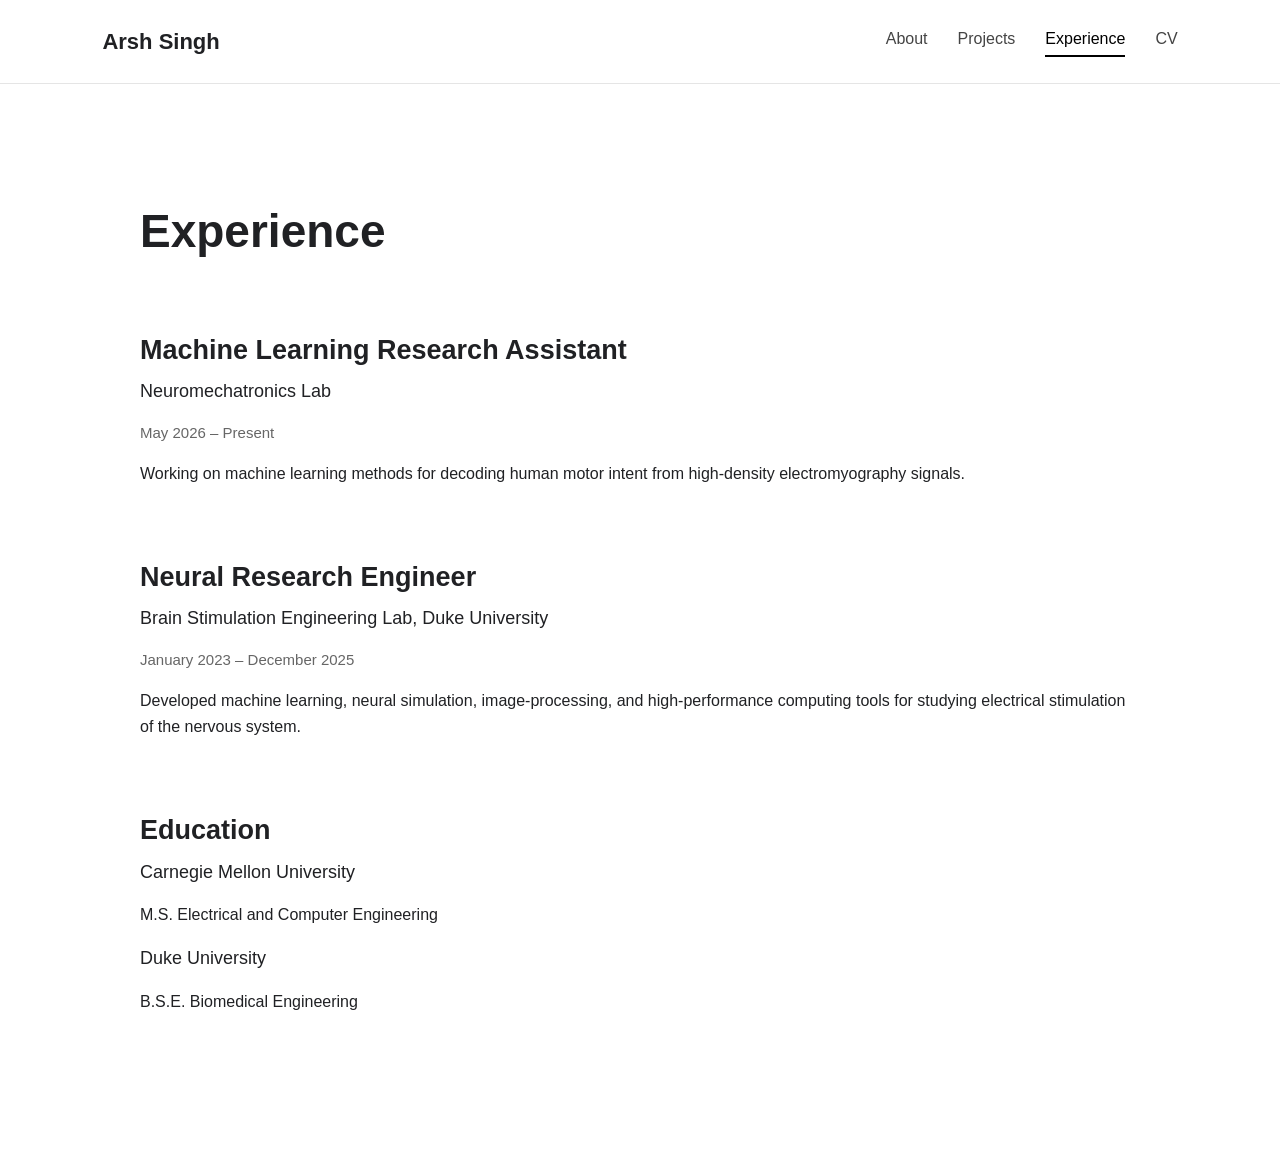
==== experience.html @ d38cb2e3 "Templates for website." ====
<!DOCTYPE html>
<html lang="en">

<head>
    <meta charset="UTF-8">
    <meta name="viewport" content="width=device-width, initial-scale=1.0">

    <title>Arsh Singh | Experience</title>

    <link rel="stylesheet" href="style.css">
</head>

<body>

    <nav class="navbar">

        <div class="nav-name">
            <a href="index.html">Arsh Singh</a>
        </div>

        <div class="nav-links">
            <a href="index.html">About</a>
            <a href="projects.html">Projects</a>
            <a class="active" href="experience.html">Experience</a>
            <a href="cv.pdf" target="_blank">CV</a>
        </div>

    </nav>


    <main class="page-container">

        <h1 class="page-title">Experience</h1>


        <section class="experience-item">

            <h2>Machine Learning Research Assistant</h2>

            <h3>Neuromechatronics Lab</h3>

            <p class="date">
                May 2026 – Present
            </p>

            <p>
                Working on machine learning methods for decoding human motor intent
                from high-density electromyography signals.
            </p>

        </section>


        <section class="experience-item">

            <h2>Neural Research Engineer</h2>

            <h3>Brain Stimulation Engineering Lab, Duke University</h3>

            <p class="date">
                January 2023 – December 2025
            </p>

            <p>
                Developed machine learning, neural simulation, image-processing,
                and high-performance computing tools for studying electrical
                stimulation of the nervous system.
            </p>

        </section>


        <section class="experience-item">

            <h2>Education</h2>

            <h3>Carnegie Mellon University</h3>

            <p>
                M.S. Electrical and Computer Engineering
            </p>

            <h3>Duke University</h3>

            <p>
                B.S.E. Biomedical Engineering
            </p>

        </section>

    </main>

</body>

</html>
---- style.css ----
* {
    box-sizing: border-box;
}

html {
    scroll-behavior: smooth;
}

body {
    margin: 0;
    font-family: Arial, Helvetica, sans-serif;
    background-color: #ffffff;
    color: #202124;
    line-height: 1.6;
}


/* Navigation */

.navbar {
    display: flex;
    justify-content: space-between;
    align-items: center;

    padding: 24px 8%;

    border-bottom: 1px solid #e5e5e5;
    background-color: white;
}

.nav-name a {
    color: #202124;
    text-decoration: none;
    font-size: 22px;
    font-weight: 700;
}

.nav-links {
    display: flex;
    gap: 30px;
}

.nav-links a {
    color: #444;
    text-decoration: none;
    font-size: 16px;
    padding-bottom: 4px;
}

.nav-links a:hover {
    color: #000;
}

.nav-links a.active {
    color: #000;
    border-bottom: 2px solid #000;
}


/* Main page layout */

.page-container {
    width: 84%;
    max-width: 1000px;

    margin: 0 auto;
    padding: 80px 0;
}

.page-title {
    font-size: 46px;
    margin-bottom: 60px;
}


/* About */

.hero {
    max-width: 750px;
    padding-top: 60px;
}

.hero h1 {
    font-size: 52px;
    margin-bottom: 30px;
    line-height: 1.2;
}

.intro {
    font-size: 22px;
}


/* Projects */

.project {
    margin-bottom: 70px;
}

.project h2 {
    font-size: 28px;
    margin-bottom: 5px;
}

.project-tech {
    color: #666;
    font-size: 15px;
    margin-top: 0;
}


/* Experience */

.experience-item {
    margin-bottom: 70px;
}

.experience-item h2 {
    font-size: 27px;
    margin-bottom: 5px;
}

.experience-item h3 {
    font-size: 18px;
    margin-top: 0;
    margin-bottom: 5px;
    font-weight: 500;
}

.date {
    color: #666;
    font-size: 15px;
}


/* Mobile */

@media (max-width: 700px) {

    .navbar {
        flex-direction: column;
        align-items: flex-start;
        gap: 15px;
    }

    .nav-links {
        gap: 15px;
        flex-wrap: wrap;
    }

    .page-container {
        width: 88%;
        padding-top: 50px;
    }

    .hero h1 {
        font-size: 40px;
    }

    .page-title {
        font-size: 38px;
    }
}
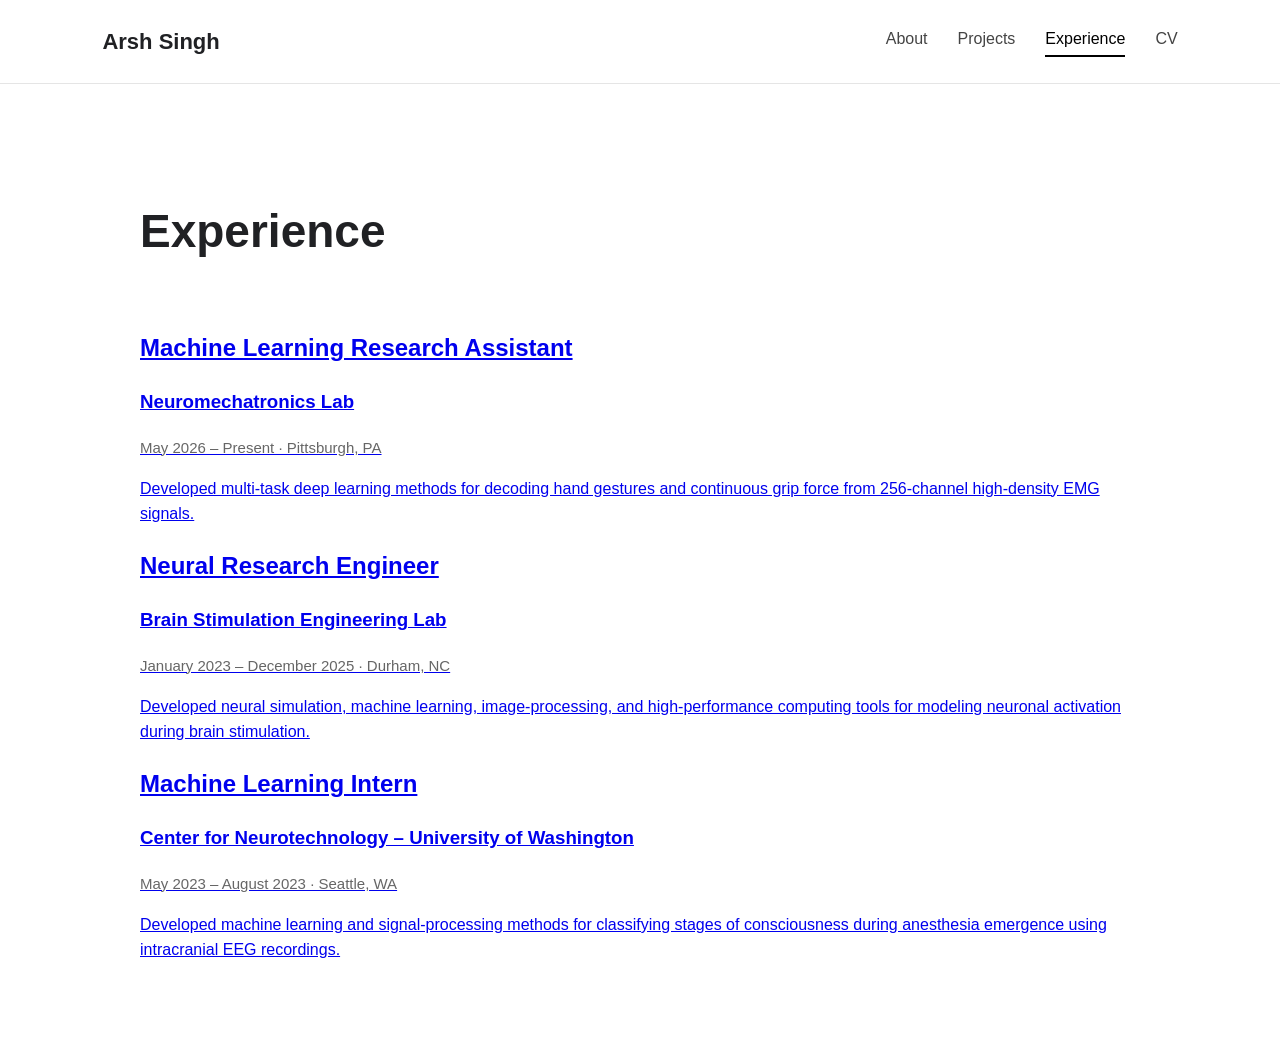
==== commit 6a633efa: "Added projects and experiences subpages." ====
--- a/experience.html
+++ b/experience.html
@@ -33,58 +33,77 @@
         <h1 class="page-title">Experience</h1>
 
 
-        <section class="experience-item">
+        <!-- Neuromechatronics Lab -->
 
-            <h2>Machine Learning Research Assistant</h2>
+        <section class="experience-card">
 
-            <h3>Neuromechatronics Lab</h3>
+            <a href="experience/nml.html" class="card-link">
 
-            <p class="date">
-                May 2026 – Present
-            </p>
+                <h2>Machine Learning Research Assistant</h2>
 
-            <p>
-                Working on machine learning methods for decoding human motor intent
-                from high-density electromyography signals.
-            </p>
+                <h3>Neuromechatronics Lab</h3>
+
+                <p class="date">
+                    May 2026 – Present · Pittsburgh, PA
+                </p>
+
+                <p>
+                    Developed multi-task deep learning methods for decoding
+                    hand gestures and continuous grip force from 256-channel
+                    high-density EMG signals.
+                </p>
+
+            </a>
 
         </section>
 
 
-        <section class="experience-item">
+        <!-- Brain Stimulation Engineering Lab -->
 
-            <h2>Neural Research Engineer</h2>
+        <section class="experience-card">
 
-            <h3>Brain Stimulation Engineering Lab, Duke University</h3>
+            <a href="experience/bsel.html" class="card-link">
 
-            <p class="date">
-                January 2023 – December 2025
-            </p>
+                <h2>Neural Research Engineer</h2>
 
-            <p>
-                Developed machine learning, neural simulation, image-processing,
-                and high-performance computing tools for studying electrical
-                stimulation of the nervous system.
-            </p>
+                <h3>Brain Stimulation Engineering Lab</h3>
+
+                <p class="date">
+                    January 2023 – December 2025 · Durham, NC
+                </p>
+
+                <p>
+                    Developed neural simulation, machine learning, image-processing,
+                    and high-performance computing tools for modeling neuronal
+                    activation during brain stimulation.
+                </p>
+
+            </a>
 
         </section>
 
 
-        <section class="experience-item">
+        <!-- Center for Neurotechnology -->
 
-            <h2>Education</h2>
+        <section class="experience-card">
 
-            <h3>Carnegie Mellon University</h3>
+            <a href="experience/cnt-uw.html" class="card-link">
 
-            <p>
-                M.S. Electrical and Computer Engineering
-            </p>
+                <h2>Machine Learning Intern</h2>
 
-            <h3>Duke University</h3>
+                <h3>Center for Neurotechnology – University of Washington</h3>
 
-            <p>
-                B.S.E. Biomedical Engineering
-            </p>
+                <p class="date">
+                    May 2023 – August 2023 · Seattle, WA
+                </p>
+
+                <p>
+                    Developed machine learning and signal-processing methods
+                    for classifying stages of consciousness during anesthesia
+                    emergence using intracranial EEG recordings.
+                </p>
+
+            </a>
 
         </section>
 
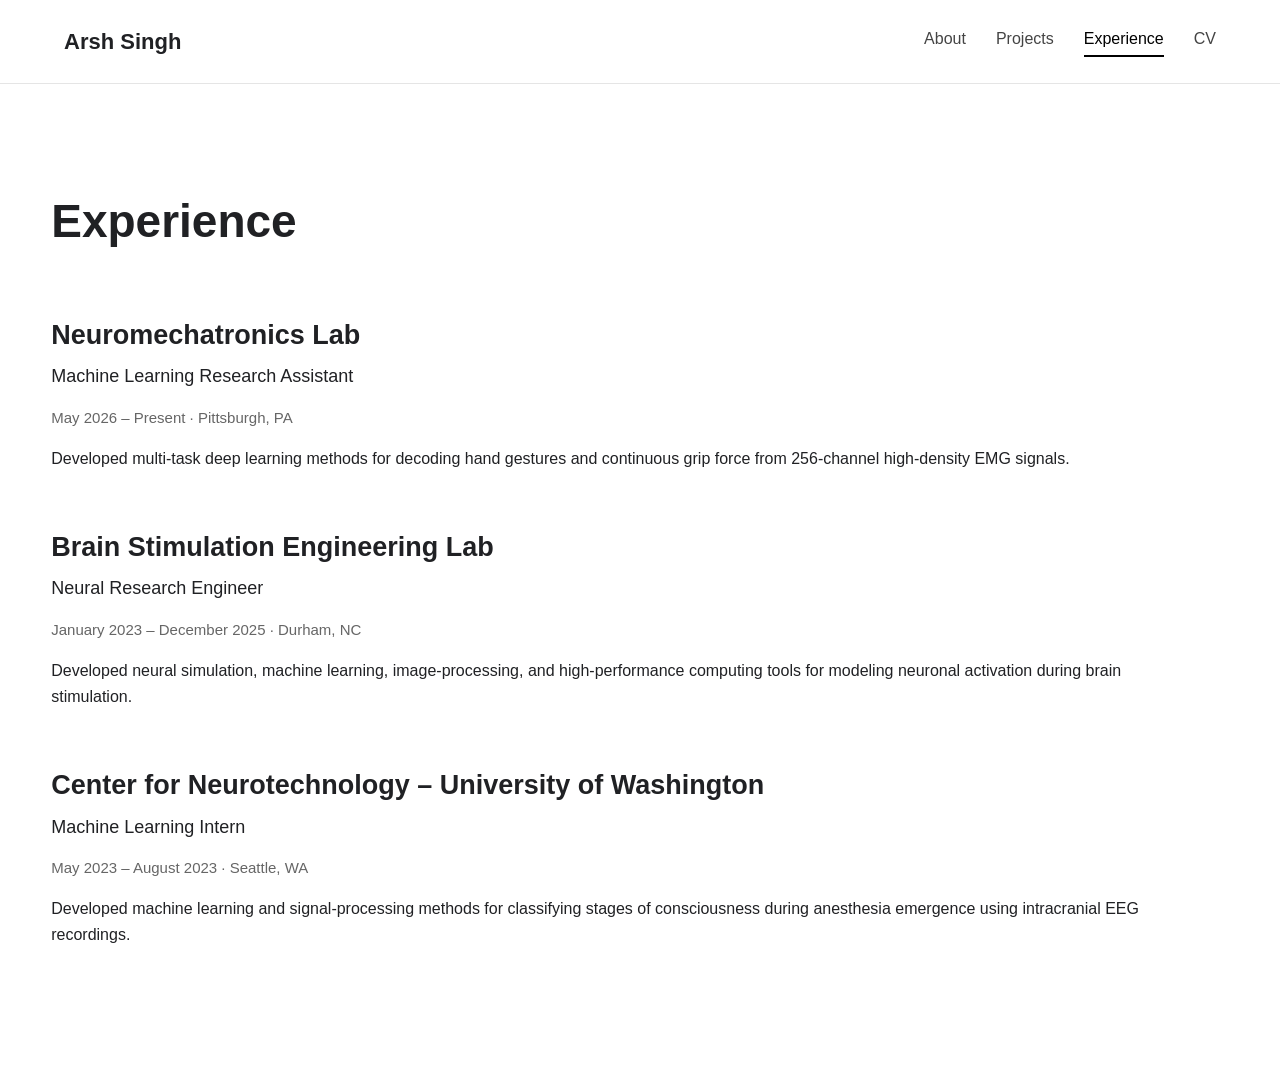
==== commit a2bfeb84: "Fixing hyperlinks, margins." ====
--- a/experience.html
+++ b/experience.html
@@ -35,75 +35,75 @@
 
         <!-- Neuromechatronics Lab -->
 
-        <section class="experience-card">
+        <section class="experience-item">
 
-            <a href="experience/nml.html" class="card-link">
+            <h2>
+                <a href="experience/nml.html" class="experience-title-link">
+                    Neuromechatronics Lab
+                </a>
+            </h2>
 
-                <h2>Machine Learning Research Assistant</h2>
+            <h3>Machine Learning Research Assistant</h3>
 
-                <h3>Neuromechatronics Lab</h3>
+            <p class="date">
+                May 2026 – Present · Pittsburgh, PA
+            </p>
 
-                <p class="date">
-                    May 2026 – Present · Pittsburgh, PA
-                </p>
-
-                <p>
-                    Developed multi-task deep learning methods for decoding
-                    hand gestures and continuous grip force from 256-channel
-                    high-density EMG signals.
-                </p>
-
-            </a>
+            <p>
+                Developed multi-task deep learning methods for decoding
+                hand gestures and continuous grip force from 256-channel
+                high-density EMG signals.
+            </p>
 
         </section>
 
 
         <!-- Brain Stimulation Engineering Lab -->
 
-        <section class="experience-card">
+        <section class="experience-item">
 
-            <a href="experience/bsel.html" class="card-link">
+            <h2>
+                <a href="experience/bsel.html" class="experience-title-link">
+                    Brain Stimulation Engineering Lab
+                </a>
+            </h2>
 
-                <h2>Neural Research Engineer</h2>
+            <h3>Neural Research Engineer</h3>
 
-                <h3>Brain Stimulation Engineering Lab</h3>
+            <p class="date">
+                January 2023 – December 2025 · Durham, NC
+            </p>
 
-                <p class="date">
-                    January 2023 – December 2025 · Durham, NC
-                </p>
-
-                <p>
-                    Developed neural simulation, machine learning, image-processing,
-                    and high-performance computing tools for modeling neuronal
-                    activation during brain stimulation.
-                </p>
-
-            </a>
+            <p>
+                Developed neural simulation, machine learning, image-processing,
+                and high-performance computing tools for modeling neuronal
+                activation during brain stimulation.
+            </p>
 
         </section>
 
 
         <!-- Center for Neurotechnology -->
 
-        <section class="experience-card">
+        <section class="experience-item">
 
-            <a href="experience/cnt-uw.html" class="card-link">
+            <h2>
+                <a href="experience/cnt-uw.html" class="experience-title-link">
+                    Center for Neurotechnology – University of Washington
+                </a>
+            </h2>
 
-                <h2>Machine Learning Intern</h2>
+            <h3>Machine Learning Intern</h3>
 
-                <h3>Center for Neurotechnology – University of Washington</h3>
+            <p class="date">
+                May 2023 – August 2023 · Seattle, WA
+            </p>
 
-                <p class="date">
-                    May 2023 – August 2023 · Seattle, WA
-                </p>
-
-                <p>
-                    Developed machine learning and signal-processing methods
-                    for classifying stages of consciousness during anesthesia
-                    emergence using intracranial EEG recordings.
-                </p>
-
-            </a>
+            <p>
+                Developed machine learning and signal-processing methods
+                for classifying stages of consciousness during anesthesia
+                emergence using intracranial EEG recordings.
+            </p>
 
         </section>
 
--- a/style.css
+++ b/style.css
@@ -22,7 +22,7 @@
     justify-content: space-between;
     align-items: center;
 
-    padding: 24px 8%;
+    padding: 24px 5%;
 
     border-bottom: 1px solid #e5e5e5;
     background-color: white;
@@ -60,24 +60,24 @@
 /* Main page layout */
 
 .page-container {
-    width: 84%;
-    max-width: 1000px;
+    width: 92%;
+    max-width: 1400px;
 
     margin: 0 auto;
-    padding: 80px 0;
+    padding: 70px 0;
 }
 
 .page-title {
     font-size: 46px;
-    margin-bottom: 60px;
+    margin-bottom: 55px;
 }
 
 
 /* About */
 
 .hero {
-    max-width: 750px;
-    padding-top: 60px;
+    max-width: 1100px;
+    padding-top: 40px;
 }
 
 .hero h1 {
@@ -91,15 +91,57 @@
 }
 
 
+/* Education */
+
+.education-section {
+    margin-top: 80px;
+    padding-bottom: 60px;
+    max-width: 1100px;
+}
+
+.education-section h1 {
+    font-size: 40px;
+    margin-bottom: 40px;
+}
+
+.education-item {
+    margin-bottom: 35px;
+}
+
+.education-item h2 {
+    font-size: 24px;
+    margin-bottom: 5px;
+}
+
+.education-degree {
+    font-size: 18px;
+    margin: 0;
+}
+
+.education-item .date {
+    margin-top: 5px;
+}
+
+
 /* Projects */
 
-.project {
-    margin-bottom: 70px;
-}
-
-.project h2 {
+.project-item {
+    max-width: 1150px;
+    margin-bottom: 55px;
+}
+
+.project-item h2 {
     font-size: 28px;
     margin-bottom: 5px;
+}
+
+.project-title-link {
+    color: inherit;
+    text-decoration: none;
+}
+
+.project-title-link:hover {
+    text-decoration: underline;
 }
 
 .project-tech {
@@ -112,7 +154,8 @@
 /* Experience */
 
 .experience-item {
-    margin-bottom: 70px;
+    max-width: 1150px;
+    margin-bottom: 55px;
 }
 
 .experience-item h2 {
@@ -127,9 +170,46 @@
     font-weight: 500;
 }
 
+.experience-title-link {
+    color: inherit;
+    text-decoration: none;
+}
+
+.experience-title-link:hover {
+    text-decoration: underline;
+}
+
+
+/* Dates */
+
 .date {
     color: #666;
     font-size: 15px;
+}
+
+
+/* Detailed project / experience pages */
+
+.back-link {
+    display: inline-block;
+    margin-bottom: 30px;
+
+    color: #666;
+    text-decoration: none;
+}
+
+.back-link:hover {
+    color: #000;
+}
+
+.detail-section {
+    max-width: 1150px;
+    margin-bottom: 50px;
+}
+
+.detail-section h2 {
+    font-size: 26px;
+    margin-bottom: 15px;
 }
 
 
@@ -141,6 +221,8 @@
         flex-direction: column;
         align-items: flex-start;
         gap: 15px;
+
+        padding: 20px 6%;
     }
 
     .nav-links {
@@ -153,6 +235,10 @@
         padding-top: 50px;
     }
 
+    .hero {
+        padding-top: 20px;
+    }
+
     .hero h1 {
         font-size: 40px;
     }
@@ -160,4 +246,8 @@
     .page-title {
         font-size: 38px;
     }
+
+    .education-section h1 {
+        font-size: 34px;
+    }
 }
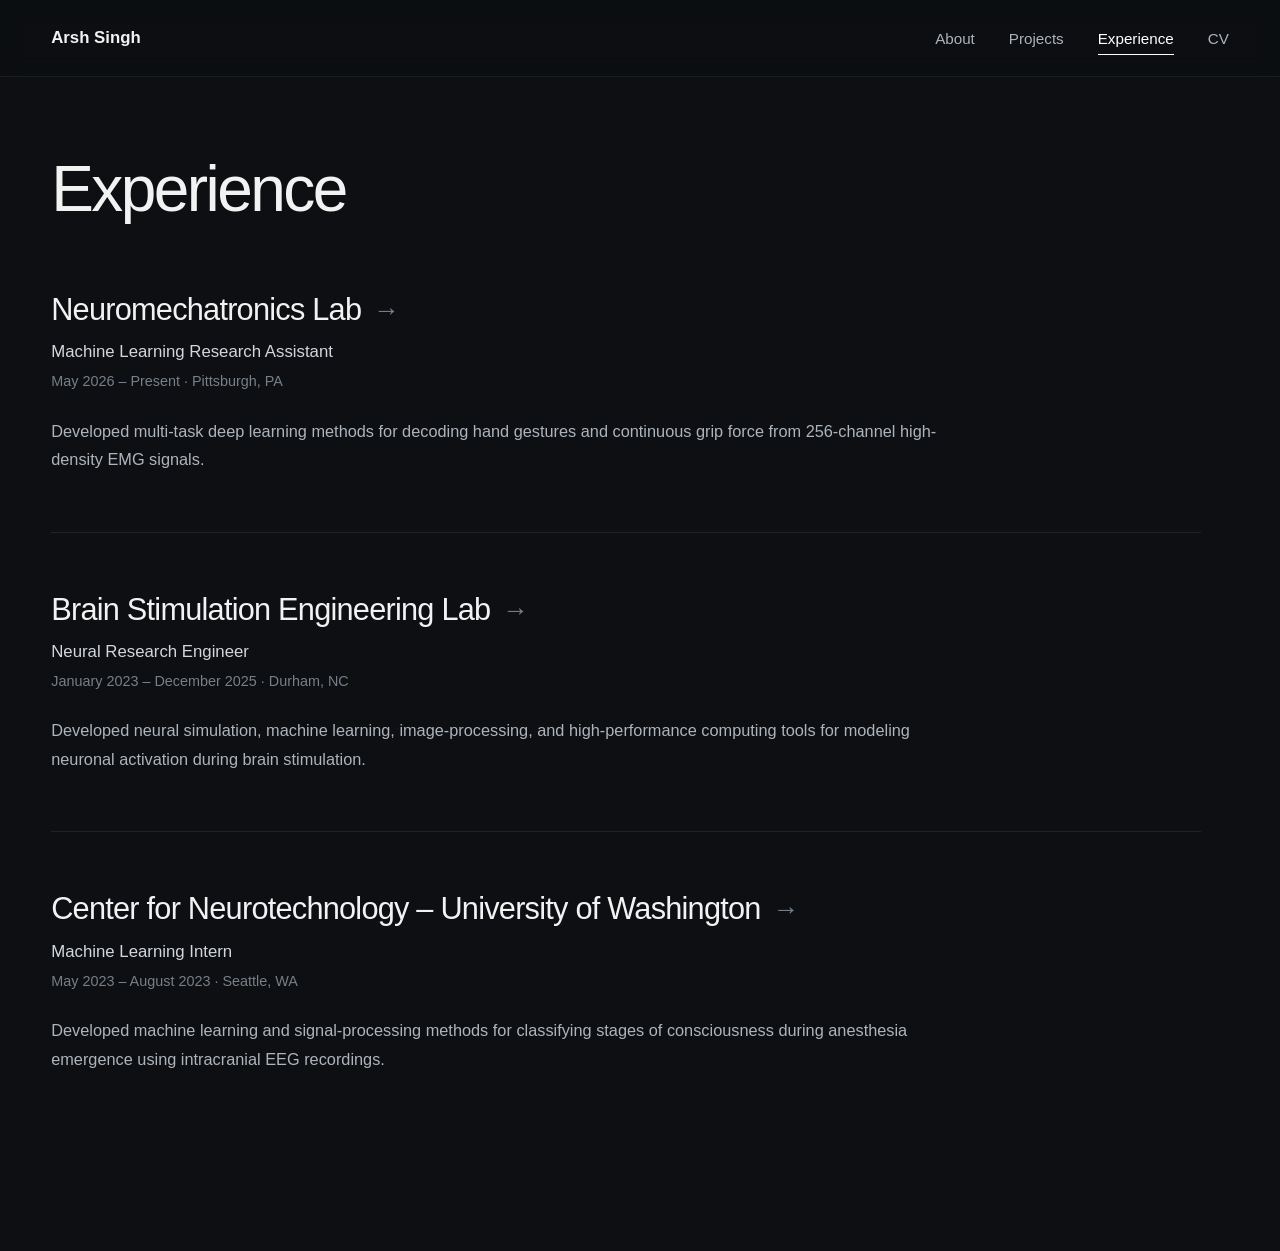
==== commit a0af1d8e: "Working on experiences page." ====
--- a/experience.html
+++ b/experience.html
@@ -39,7 +39,8 @@
 
             <h2>
                 <a href="experience/nml.html" class="experience-title-link">
-                    Neuromechatronics Lab
+                    <span>Neuromechatronics Lab</span>
+                    <span class="experience-arrow">→</span>
                 </a>
             </h2>
 
@@ -64,7 +65,8 @@
 
             <h2>
                 <a href="experience/bsel.html" class="experience-title-link">
-                    Brain Stimulation Engineering Lab
+                    <span>Brain Stimulation Engineering Lab</span>
+                    <span class="experience-arrow">→</span>
                 </a>
             </h2>
 
@@ -89,7 +91,8 @@
 
             <h2>
                 <a href="experience/cnt-uw.html" class="experience-title-link">
-                    Center for Neurotechnology – University of Washington
+                    <span>Center for Neurotechnology – University of Washington</span>
+                    <span class="experience-arrow">→</span>
                 </a>
             </h2>
 
--- a/style.css
+++ b/style.css
@@ -1,3 +1,7 @@
+/* =========================================================
+   GLOBAL
+   ========================================================= */
+
 * {
     box-sizing: border-box;
 }
@@ -8,246 +12,666 @@
 
 body {
     margin: 0;
-    font-family: Arial, Helvetica, sans-serif;
-    background-color: #ffffff;
-    color: #202124;
-    line-height: 1.6;
-}
-
-
-/* Navigation */
+
+    font-family:
+        -apple-system,
+        BlinkMacSystemFont,
+        "Segoe UI",
+        Roboto,
+        Helvetica,
+        Arial,
+        sans-serif;
+
+    background: #0d0f12;
+    color: #f2f2f2;
+}
+
+a {
+    color: inherit;
+}
+
+
+/* =========================================================
+   NAVBAR
+   ========================================================= */
 
 .navbar {
+    width: 100%;
+
+    padding: 28px 4%;
+
     display: flex;
     justify-content: space-between;
     align-items: center;
 
-    padding: 24px 5%;
-
-    border-bottom: 1px solid #e5e5e5;
-    background-color: white;
-}
+    position: sticky;
+    top: 0;
+    z-index: 1000;
+
+    background: rgba(13, 15, 18, 0.92);
+    backdrop-filter: blur(12px);
+    -webkit-backdrop-filter: blur(12px);
+
+    border-bottom: 1px solid rgba(255, 255, 255, 0.06);
+}
+
 
 .nav-name a {
-    color: #202124;
+    font-size: 1.05rem;
+    font-weight: 600;
+
     text-decoration: none;
-    font-size: 22px;
-    font-weight: 700;
-}
+}
+
 
 .nav-links {
     display: flex;
-    gap: 30px;
-}
+    align-items: center;
+    gap: 34px;
+}
+
 
 .nav-links a {
-    color: #444;
+    position: relative;
+
+    color: #aeb4bc;
+
+    font-size: 0.95rem;
+    font-weight: 400;
+
     text-decoration: none;
-    font-size: 16px;
-    padding-bottom: 4px;
-}
+
+    transition: color 0.2s ease;
+}
+
 
 .nav-links a:hover {
-    color: #000;
-}
+    color: #ffffff;
+}
+
 
 .nav-links a.active {
-    color: #000;
-    border-bottom: 2px solid #000;
-}
-
-
-/* Main page layout */
+    color: #ffffff;
+}
+
+
+.nav-links a.active::after {
+    content: "";
+
+    position: absolute;
+    left: 0;
+    bottom: -8px;
+
+    width: 100%;
+    height: 1px;
+
+    background: #ffffff;
+}
+
+
+/* =========================================================
+   GENERAL PAGE LAYOUT
+   ========================================================= */
 
 .page-container {
     width: 92%;
     max-width: 1400px;
 
     margin: 0 auto;
-    padding: 70px 0;
-}
+    padding: 80px 0 120px;
+}
+
 
 .page-title {
-    font-size: 46px;
-    margin-bottom: 55px;
-}
-
-
-/* About */
-
-.hero {
-    max-width: 1100px;
-    padding-top: 40px;
-}
-
-.hero h1 {
-    font-size: 52px;
-    margin-bottom: 30px;
+    margin: 0 0 70px;
+
+    font-size: clamp(2.8rem, 5vw, 4.8rem);
+    font-weight: 500;
+    line-height: 1;
+
+    letter-spacing: -0.04em;
+}
+
+
+/* =========================================================
+   ABOUT PAGE
+   ========================================================= */
+
+.about-container {
+    max-width: 1350px;
+
+    margin: 0 auto;
+    padding: 70px 45px 100px;
+
+    display: grid;
+    grid-template-columns: 340px minmax(0, 1fr);
+
+    gap: 90px;
+
+    align-items: start;
+}
+
+
+/* =========================================================
+   LEFT PROFILE COLUMN
+   ========================================================= */
+
+.profile-column {
+    text-align: center;
+
+    position: sticky;
+    top: 120px;
+}
+
+
+.profile-photo {
+    width: 60px;
+    height: 60px;
+
+    object-fit: cover;
+    object-position: center;
+
+    border-radius: 50%;
+
+    display: block;
+
+    margin: 0 auto 28px;
+}
+
+
+.profile-name {
+    margin: 0;
+
+    font-size: 2.4rem;
+    font-weight: 500;
     line-height: 1.2;
 }
 
-.intro {
-    font-size: 22px;
-}
-
-
-/* Education */
-
-.education-section {
-    margin-top: 80px;
-    padding-bottom: 60px;
-    max-width: 1100px;
-}
-
-.education-section h1 {
-    font-size: 40px;
-    margin-bottom: 40px;
-}
-
-.education-item {
-    margin-bottom: 35px;
-}
-
-.education-item h2 {
-    font-size: 24px;
-    margin-bottom: 5px;
-}
-
-.education-degree {
-    font-size: 18px;
+
+.profile-subtitle {
+    margin: 14px 0 4px;
+
+    font-size: 1rem;
+    line-height: 1.5;
+
+    color: #b7bdc5;
+}
+
+
+.profile-location {
+    margin: 4px 0 0;
+
+    font-size: 0.95rem;
+
+    color: #777f89;
+}
+
+
+.profile-links {
+    margin-top: 30px;
+
+    display: flex;
+    justify-content: center;
+
+    gap: 18px;
+}
+
+
+.profile-links a {
+    color: #aeb4bc;
+
+    text-decoration: none;
+
+    transition:
+        color 0.2s ease,
+        transform 0.2s ease;
+}
+
+
+.profile-links a:hover {
+    color: #ffffff;
+
+    transform: translateY(-2px);
+}
+
+
+/* =========================================================
+   ABOUT CONTENT
+   ========================================================= */
+
+.about-content {
+    max-width: 900px;
+}
+
+
+.about-content h1 {
+    margin: 0 0 35px;
+
+    font-size: clamp(3rem, 5vw, 5rem);
+    font-weight: 500;
+
+    line-height: 1;
+
+    letter-spacing: -0.04em;
+}
+
+
+.about-content h2 {
+    margin: 55px 0 18px;
+
+    font-size: 1.45rem;
+    font-weight: 500;
+}
+
+
+.about-content p {
+    margin: 0 0 22px;
+
+    color: #b7bdc5;
+
+    font-size: 1.08rem;
+    line-height: 1.8;
+}
+
+
+.about-content a {
+    color: #ffffff;
+
+    text-underline-offset: 4px;
+}
+
+
+/* =========================================================
+   EXPERIENCE PAGE
+   ========================================================= */
+
+.experience-item {
+    max-width: 1150px;
+
+    padding: 0 0 58px;
+    margin: 0 0 58px;
+
+    border-bottom: 1px solid rgba(255, 255, 255, 0.08);
+}
+
+
+.experience-item:last-child {
+    margin-bottom: 0;
+
+    border-bottom: none;
+}
+
+
+.experience-item h2 {
+    margin: 0 0 13px;
+
+    font-size: clamp(1.7rem, 2.4vw, 2.35rem);
+    font-weight: 500;
+    line-height: 1.25;
+
+    letter-spacing: -0.025em;
+}
+
+
+/* Clickable experience title */
+
+.experience-title-link {
+    display: inline-flex;
+    align-items: center;
+
+    gap: 12px;
+
+    color: #f2f2f2;
+
+    text-decoration: none;
+
+    transform-origin: left center;
+
+    transition:
+        transform 0.2s ease,
+        color 0.2s ease;
+}
+
+
+.experience-arrow {
+    display: inline-block;
+
+    color: #777f89;
+
+    font-size: 0.85em;
+    font-weight: 400;
+
+    transition:
+        transform 0.2s ease,
+        color 0.2s ease,
+        opacity 0.2s ease;
+}
+
+
+/* Grow title and move arrow when hovered */
+
+.experience-title-link:hover {
+    color: #ffffff;
+
+    transform: scale(1.05);
+}
+
+
+.experience-title-link:hover .experience-arrow {
+    color: #ffffff;
+
+    transform: translateX(5px);
+}
+
+
+.experience-item h3 {
+    margin: 0 0 7px;
+
+    color: #d2d6dc;
+
+    font-size: 1.05rem;
+    font-weight: 500;
+}
+
+
+.experience-item .date {
+    margin: 0 0 22px;
+
+    color: #777f89;
+
+    font-size: 0.9rem;
+}
+
+
+.experience-item p {
+    max-width: 900px;
+
     margin: 0;
-}
-
-.education-item .date {
-    margin-top: 5px;
-}
-
-
-/* Projects */
+
+    color: #aeb4bc;
+
+    font-size: 1.02rem;
+    line-height: 1.75;
+}
+
+
+/* =========================================================
+   PROJECTS PAGE
+   ========================================================= */
 
 .project-item {
     max-width: 1150px;
+
+    padding: 0 0 58px;
+    margin: 0 0 58px;
+
+    border-bottom: 1px solid rgba(255, 255, 255, 0.08);
+}
+
+
+.project-item:last-child {
+    margin-bottom: 0;
+
+    border-bottom: none;
+}
+
+
+.project-item h2 {
+    margin: 0 0 15px;
+
+    font-size: clamp(1.7rem, 2.4vw, 2.35rem);
+    font-weight: 500;
+
+    line-height: 1.25;
+
+    letter-spacing: -0.025em;
+}
+
+
+.project-title-link {
+    color: #f2f2f2;
+
+    text-decoration: none;
+
+    transition: color 0.2s ease;
+}
+
+
+.project-title-link:hover {
+    color: #ffffff;
+}
+
+
+.project-item .date {
+    margin: 0 0 20px;
+
+    color: #777f89;
+
+    font-size: 0.9rem;
+}
+
+
+.project-item p {
+    max-width: 900px;
+
+    margin: 0;
+
+    color: #aeb4bc;
+
+    font-size: 1.02rem;
+    line-height: 1.75;
+}
+
+
+/* =========================================================
+   DETAIL PAGES
+   ========================================================= */
+
+.detail-container {
+    width: 92%;
+    max-width: 1400px;
+
+    margin: 0 auto;
+
+    padding: 80px 0 120px;
+}
+
+
+.detail-header {
+    max-width: 1100px;
+
+    margin-bottom: 65px;
+}
+
+
+.detail-header h1 {
+    margin: 0 0 18px;
+
+    font-size: clamp(2.7rem, 5vw, 4.7rem);
+    font-weight: 500;
+
+    line-height: 1.05;
+
+    letter-spacing: -0.04em;
+}
+
+
+.detail-header h2 {
+    margin: 0 0 12px;
+
+    color: #c5cad1;
+
+    font-size: 1.3rem;
+    font-weight: 400;
+}
+
+
+.detail-header .date {
+    color: #777f89;
+
+    font-size: 0.95rem;
+}
+
+
+.detail-section {
+    max-width: 1100px;
+
     margin-bottom: 55px;
 }
 
-.project-item h2 {
-    font-size: 28px;
-    margin-bottom: 5px;
-}
-
-.project-title-link {
-    color: inherit;
-    text-decoration: none;
-}
-
-.project-title-link:hover {
-    text-decoration: underline;
-}
-
-.project-tech {
-    color: #666;
-    font-size: 15px;
-    margin-top: 0;
-}
-
-
-/* Experience */
-
-.experience-item {
-    max-width: 1150px;
-    margin-bottom: 55px;
-}
-
-.experience-item h2 {
-    font-size: 27px;
-    margin-bottom: 5px;
-}
-
-.experience-item h3 {
-    font-size: 18px;
-    margin-top: 0;
-    margin-bottom: 5px;
-    font-weight: 500;
-}
-
-.experience-title-link {
-    color: inherit;
-    text-decoration: none;
-}
-
-.experience-title-link:hover {
-    text-decoration: underline;
-}
-
-
-/* Dates */
-
-.date {
-    color: #666;
-    font-size: 15px;
-}
-
-
-/* Detailed project / experience pages */
-
-.back-link {
-    display: inline-block;
-    margin-bottom: 30px;
-
-    color: #666;
-    text-decoration: none;
-}
-
-.back-link:hover {
-    color: #000;
-}
-
-.detail-section {
-    max-width: 1150px;
-    margin-bottom: 50px;
-}
 
 .detail-section h2 {
-    font-size: 26px;
-    margin-bottom: 15px;
-}
-
-
-/* Mobile */
-
-@media (max-width: 700px) {
+    margin: 0 0 20px;
+
+    font-size: 1.45rem;
+    font-weight: 500;
+}
+
+
+.detail-section h3 {
+    margin: 32px 0 12px;
+
+    font-size: 1.12rem;
+    font-weight: 500;
+}
+
+
+.detail-section p {
+    max-width: 950px;
+
+    margin: 0 0 20px;
+
+    color: #b7bdc5;
+
+    font-size: 1.03rem;
+    line-height: 1.8;
+}
+
+
+.detail-section ul {
+    max-width: 950px;
+
+    margin: 0;
+    padding-left: 22px;
+
+    color: #b7bdc5;
+}
+
+
+.detail-section li {
+    margin-bottom: 12px;
+
+    line-height: 1.7;
+}
+
+
+/* =========================================================
+   RESPONSIVE
+   ========================================================= */
+
+@media (max-width: 900px) {
 
     .navbar {
-        flex-direction: column;
-        align-items: flex-start;
-        gap: 15px;
-
-        padding: 20px 6%;
-    }
+        padding: 24px 5%;
+    }
+
 
     .nav-links {
-        gap: 15px;
-        flex-wrap: wrap;
-    }
-
-    .page-container {
+        gap: 20px;
+    }
+
+
+    .about-container {
+        grid-template-columns: 1fr;
+
+        gap: 55px;
+
+        padding: 55px 6% 90px;
+    }
+
+
+    .profile-column {
+        position: static;
+    }
+
+
+    .about-content {
+        max-width: none;
+    }
+
+
+    .page-container,
+    .detail-container {
         width: 88%;
+
+        padding-top: 60px;
+    }
+
+
+    .page-title {
+        margin-bottom: 55px;
+    }
+
+}
+
+
+@media (max-width: 600px) {
+
+    .navbar {
+        padding: 20px 5%;
+    }
+
+
+    .nav-name a {
+        font-size: 0.95rem;
+    }
+
+
+    .nav-links {
+        gap: 14px;
+    }
+
+
+    .nav-links a {
+        font-size: 0.82rem;
+    }
+
+
+    .page-container,
+    .detail-container {
+        width: 90%;
+
         padding-top: 50px;
-    }
-
-    .hero {
-        padding-top: 20px;
-    }
-
-    .hero h1 {
-        font-size: 40px;
-    }
+        padding-bottom: 80px;
+    }
+
 
     .page-title {
-        font-size: 38px;
-    }
-
-    .education-section h1 {
-        font-size: 34px;
-    }
+        margin-bottom: 45px;
+    }
+
+
+    .experience-item,
+    .project-item {
+        padding-bottom: 42px;
+        margin-bottom: 42px;
+    }
+
+
+    .experience-title-link {
+        gap: 8px;
+    }
+
+
+    .experience-title-link:hover {
+        transform: scale(1.03);
+    }
+
+
+    .experience-item p,
+    .project-item p,
+    .detail-section p {
+        font-size: 0.98rem;
+    }
+
 }
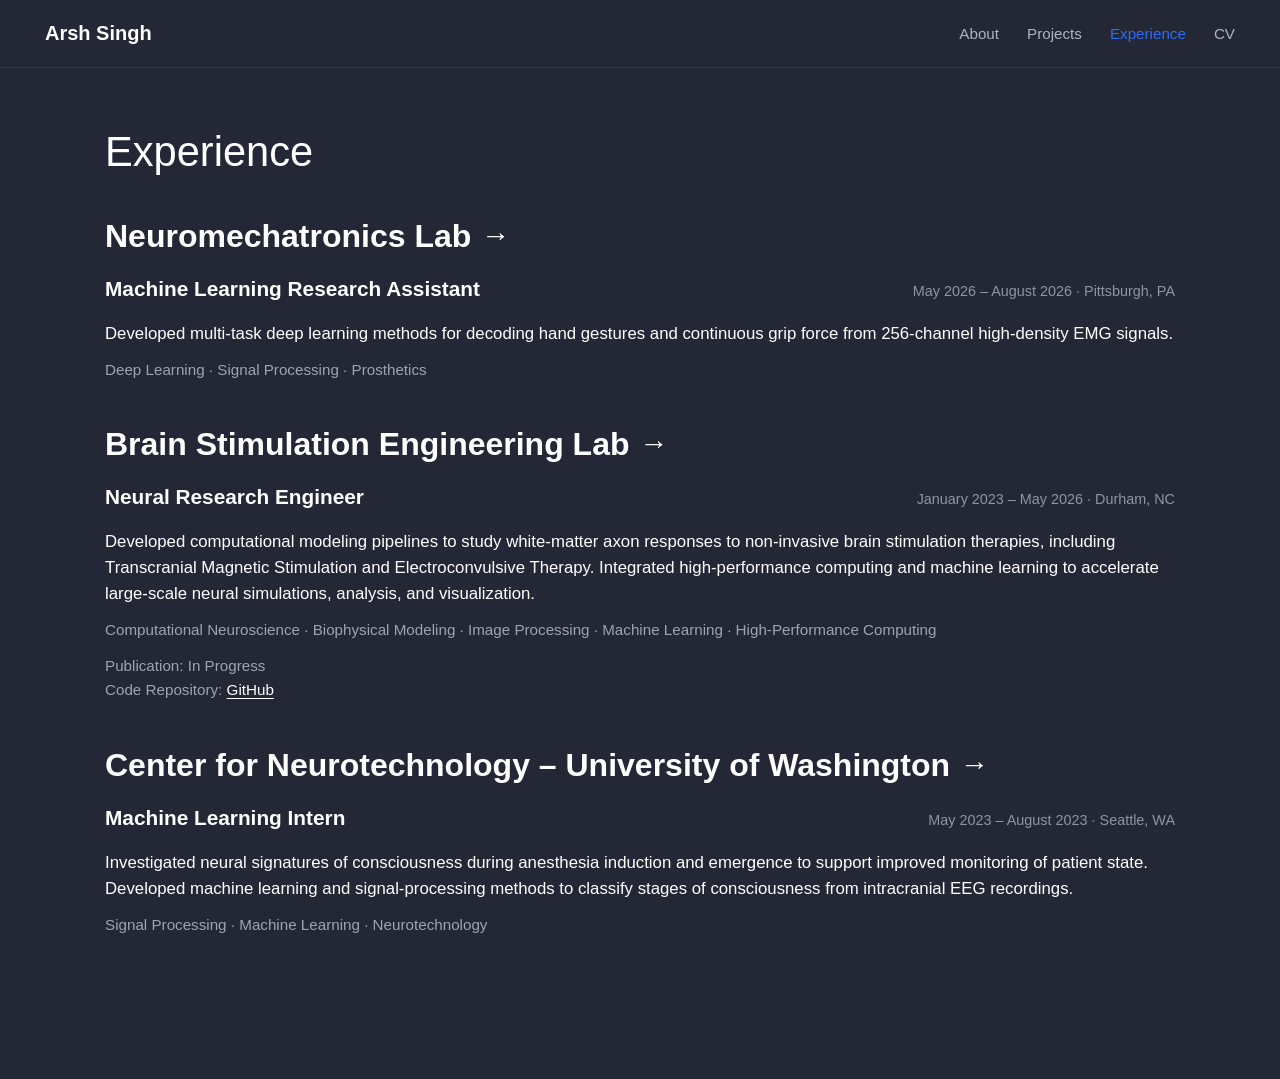
==== commit 8348f0b9: "Updated experiences page." ====
--- a/experience.html
+++ b/experience.html
@@ -44,16 +44,24 @@
                 </a>
             </h2>
 
-            <h3>Machine Learning Research Assistant</h3>
+            <div class="experience-meta">
 
-            <p class="date">
-                May 2026 – Present · Pittsburgh, PA
-            </p>
+                <h3>Machine Learning Research Assistant</h3>
+
+                <p class="date">
+                    May 2026 – August 2026 · Pittsburgh, PA
+                </p>
+
+            </div>
 
             <p>
                 Developed multi-task deep learning methods for decoding
                 hand gestures and continuous grip force from 256-channel
                 high-density EMG signals.
+            </p>
+
+            <p class="skills">
+                Deep Learning · Signal Processing · Prosthetics
             </p>
 
         </section>
@@ -70,16 +78,35 @@
                 </a>
             </h2>
 
-            <h3>Neural Research Engineer</h3>
+            <div class="experience-meta">
 
-            <p class="date">
-                January 2023 – December 2025 · Durham, NC
+                <h3>Neural Research Engineer</h3>
+
+                <p class="date">
+                    January 2023 – May 2026 · Durham, NC
+                </p>
+
+            </div>
+
+            <p>
+                Developed computational modeling pipelines to study white-matter axon
+                responses to non-invasive brain stimulation therapies, including
+                Transcranial Magnetic Stimulation and Electroconvulsive Therapy. Integrated
+                high-performance computing and machine learning to accelerate large-scale
+                neural simulations, analysis, and visualization.
             </p>
 
-            <p>
-                Developed neural simulation, machine learning, image-processing,
-                and high-performance computing tools for modeling neuronal
-                activation during brain stimulation.
+            <p class="skills">
+                Computational Neuroscience · Biophysical Modeling · Image Processing · Machine Learning · High-Performance Computing
+            </p>
+
+            <p class="experience-links">
+                Publication: In Progress<br>
+                Code Repository:
+                <a href="https://github.com/ArshSingh02/wm_axon_stimulation_pipeline"
+                   target="_blank">
+                    GitHub
+                </a>
             </p>
 
         </section>
@@ -96,16 +123,25 @@
                 </a>
             </h2>
 
-            <h3>Machine Learning Intern</h3>
+            <div class="experience-meta">
 
-            <p class="date">
-                May 2023 – August 2023 · Seattle, WA
+                <h3>Machine Learning Intern</h3>
+
+                <p class="date">
+                    May 2023 – August 2023 · Seattle, WA
+                </p>
+
+            </div>
+
+            <p>
+                Investigated neural signatures of consciousness during anesthesia
+                induction and emergence to support improved monitoring of patient state.
+                Developed machine learning and signal-processing methods to classify
+                stages of consciousness from intracranial EEG recordings.
             </p>
 
-            <p>
-                Developed machine learning and signal-processing methods
-                for classifying stages of consciousness during anesthesia
-                emergence using intracranial EEG recordings.
+            <p class="skills">
+                Signal Processing · Machine Learning · Neurotechnology
             </p>
 
         </section>
--- a/style.css
+++ b/style.css
@@ -13,17 +13,10 @@
 body {
     margin: 0;
 
-    font-family:
-        -apple-system,
-        BlinkMacSystemFont,
-        "Segoe UI",
-        Roboto,
-        Helvetica,
-        Arial,
-        sans-serif;
-
-    background: #0d0f12;
-    color: #f2f2f2;
+    font-family: Arial, Helvetica, sans-serif;
+
+    background-color: #242735;
+    color: #ffffff;
 }
 
 a {
@@ -37,49 +30,43 @@
 
 .navbar {
     width: 100%;
-
-    padding: 28px 4%;
 
     display: flex;
     justify-content: space-between;
     align-items: center;
 
-    position: sticky;
-    top: 0;
-    z-index: 1000;
-
-    background: rgba(13, 15, 18, 0.92);
-    backdrop-filter: blur(12px);
-    -webkit-backdrop-filter: blur(12px);
-
-    border-bottom: 1px solid rgba(255, 255, 255, 0.06);
+    padding: 22px 45px;
+
+    border-bottom: 1px solid rgba(255, 255, 255, 0.08);
+
+    background-color: #242735;
 }
 
 
 .nav-name a {
-    font-size: 1.05rem;
+    text-decoration: none;
+
+    font-size: 1.25rem;
     font-weight: 600;
 
-    text-decoration: none;
+    color: #ffffff;
 }
 
 
 .nav-links {
     display: flex;
     align-items: center;
-    gap: 34px;
+
+    gap: 28px;
 }
 
 
 .nav-links a {
-    position: relative;
-
-    color: #aeb4bc;
+    text-decoration: none;
 
     font-size: 0.95rem;
-    font-weight: 400;
-
-    text-decoration: none;
+
+    color: #aeb5c0;
 
     transition: color 0.2s ease;
 }
@@ -91,62 +78,26 @@
 
 
 .nav-links a.active {
-    color: #ffffff;
-}
-
-
-.nav-links a.active::after {
-    content: "";
-
-    position: absolute;
-    left: 0;
-    bottom: -8px;
-
-    width: 100%;
-    height: 1px;
-
-    background: #ffffff;
-}
-
-
-/* =========================================================
-   GENERAL PAGE LAYOUT
-   ========================================================= */
-
-.page-container {
-    width: 92%;
-    max-width: 1400px;
+    color: #2f6df6;
+}
+
+
+/* =========================================================
+   ABOUT PAGE
+   ========================================================= */
+
+.about-container {
+    max-width: 1150px;
 
     margin: 0 auto;
-    padding: 80px 0 120px;
-}
-
-
-.page-title {
-    margin: 0 0 70px;
-
-    font-size: clamp(2.8rem, 5vw, 4.8rem);
-    font-weight: 500;
-    line-height: 1;
-
-    letter-spacing: -0.04em;
-}
-
-
-/* =========================================================
-   ABOUT PAGE
-   ========================================================= */
-
-.about-container {
-    max-width: 1350px;
-
-    margin: 0 auto;
-    padding: 70px 45px 100px;
+
+    padding: 60px 40px 100px;
 
     display: grid;
-    grid-template-columns: 340px minmax(0, 1fr);
-
-    gap: 90px;
+
+    grid-template-columns: 220px minmax(0, 1fr);
+
+    gap: 65px;
 
     align-items: start;
 }
@@ -158,15 +109,12 @@
 
 .profile-column {
     text-align: center;
-
-    position: sticky;
-    top: 120px;
 }
 
 
 .profile-photo {
-    width: 60px;
-    height: 60px;
+    width: 150px;
+    height: 150px;
 
     object-fit: cover;
     object-position: center;
@@ -175,153 +123,307 @@
 
     display: block;
 
-    margin: 0 auto 28px;
+    margin: 0 auto 22px;
 }
 
 
 .profile-name {
     margin: 0;
 
-    font-size: 2.4rem;
+    font-size: 1.8rem;
+
     font-weight: 500;
+
     line-height: 1.2;
+
+    color: #ffffff;
 }
 
 
 .profile-subtitle {
-    margin: 14px 0 4px;
-
-    font-size: 1rem;
+    margin: 12px 0 4px;
+
+    font-size: 0.9rem;
+
     line-height: 1.5;
 
-    color: #b7bdc5;
-}
-
-
-.profile-location {
-    margin: 4px 0 0;
-
-    font-size: 0.95rem;
-
-    color: #777f89;
-}
-
+    color: #b7bdc8;
+}
+
+
+.profile-school {
+    margin: 0;
+
+    font-size: 0.9rem;
+
+    line-height: 1.5;
+
+    color: #8e96a3;
+}
+
+
+/* =========================================================
+   PROFILE LINKS
+   ========================================================= */
 
 .profile-links {
-    margin-top: 30px;
-
     display: flex;
+
     justify-content: center;
 
-    gap: 18px;
+    align-items: center;
+
+    gap: 17px;
+
+    margin-top: 24px;
 }
 
 
 .profile-links a {
-    color: #aeb4bc;
+    color: #2f6df6;
+
+    font-size: 1.7rem;
 
     text-decoration: none;
 
     transition:
-        color 0.2s ease,
-        transform 0.2s ease;
+        transform 0.2s ease,
+        color 0.2s ease;
 }
 
 
 .profile-links a:hover {
-    color: #ffffff;
-
-    transform: translateY(-2px);
-}
-
-
-/* =========================================================
-   ABOUT CONTENT
-   ========================================================= */
-
-.about-content {
-    max-width: 900px;
-}
-
-
-.about-content h1 {
-    margin: 0 0 35px;
-
-    font-size: clamp(3rem, 5vw, 5rem);
+    color: #6d98ff;
+
+    transform: translateY(-3px);
+}
+
+
+/* =========================================================
+   RIGHT BIOGRAPHY COLUMN
+   ========================================================= */
+
+.biography-column {
+    min-width: 0;
+}
+
+
+.biography-title {
+    margin: -8px 0 20px;
+
+    font-size: 3rem;
+
+    font-weight: 400;
+
+    line-height: 1.1;
+
+    color: #9ba4b2;
+}
+
+
+.biography-text {
+    font-size: 1.05rem;
+
+    line-height: 1.8;
+
+    color: #e5e7eb;
+}
+
+
+.biography-text p {
+    margin: 0 0 22px;
+}
+
+
+.biography-text strong {
+    font-weight: 600;
+
+    color: #ffffff;
+}
+
+
+.biography-text a {
+    color: #2f6df6;
+
+    text-decoration: none;
+}
+
+
+.biography-text a:hover {
+    text-decoration: underline;
+}
+
+
+/* =========================================================
+   DETAILS SECTION
+   ========================================================= */
+
+.about-details {
+    display: grid;
+
+    grid-template-columns: 0.8fr 1.4fr;
+
+    gap: 70px;
+
+    margin-top: 50px;
+}
+
+
+.about-details h2 {
+    margin: 0 0 20px;
+
+    font-size: 1.55rem;
+
+    font-weight: 600;
+
+    color: #9ba4b2;
+}
+
+
+/* =========================================================
+   INTERESTS
+   ========================================================= */
+
+.interests ul {
+    margin: 0;
+
+    padding-left: 24px;
+}
+
+
+.interests li {
+    margin-bottom: 9px;
+
+    font-size: 0.98rem;
+
+    line-height: 1.5;
+
+    color: #e5e7eb;
+}
+
+
+/* =========================================================
+   EDUCATION
+   ========================================================= */
+
+.education-summary {
+    display: flex;
+
+    flex-direction: column;
+}
+
+
+.education-summary-item {
+    display: flex;
+
+    gap: 16px;
+
+    margin-bottom: 24px;
+}
+
+
+.education-summary-item > i {
+    margin-top: 4px;
+
+    font-size: 1.25rem;
+
+    color: #e5e7eb;
+}
+
+
+.education-summary-item h3 {
+    margin: 0 0 5px;
+
+    font-size: 0.98rem;
+
+    font-weight: 600;
+
+    line-height: 1.4;
+
+    color: #ffffff;
+}
+
+
+.education-summary-item p {
+    margin: 0 0 4px;
+
+    font-size: 0.9rem;
+
+    color: #a6adb8;
+}
+
+
+.education-summary-item span {
+    font-size: 0.84rem;
+
+    color: #787f8c;
+}
+
+
+/* =========================================================
+   GENERAL PAGE ELEMENTS
+   ========================================================= */
+
+.page-container {
+    max-width: 1150px;
+
+    margin: 0 auto;
+
+    padding: 60px 40px 100px;
+}
+
+
+.page-title {
+    margin: 0 0 40px;
+
+    font-size: 2.6rem;
+
     font-weight: 500;
 
-    line-height: 1;
-
-    letter-spacing: -0.04em;
-}
-
-
-.about-content h2 {
-    margin: 55px 0 18px;
-
-    font-size: 1.45rem;
-    font-weight: 500;
-}
-
-
-.about-content p {
-    margin: 0 0 22px;
-
-    color: #b7bdc5;
-
-    font-size: 1.08rem;
-    line-height: 1.8;
-}
-
-
-.about-content a {
-    color: #ffffff;
-
-    text-underline-offset: 4px;
-}
-
-
-/* =========================================================
-   EXPERIENCE PAGE
-   ========================================================= */
-
-.experience-item {
-    max-width: 1150px;
-
-    padding: 0 0 58px;
-    margin: 0 0 58px;
-
-    border-bottom: 1px solid rgba(255, 255, 255, 0.08);
-}
-
-
-.experience-item:last-child {
-    margin-bottom: 0;
-
-    border-bottom: none;
-}
-
+    color: #ffffff;
+}
+
+
+/* =========================================================
+   EXPERIENCE / PROJECT ITEMS
+   ========================================================= */
+
+.experience-item,
+.project-item {
+    margin-bottom: 42px;
+}
+
+
+/* Experience employer / lab name */
 
 .experience-item h2 {
-    margin: 0 0 13px;
-
-    font-size: clamp(1.7rem, 2.4vw, 2.35rem);
-    font-weight: 500;
+    margin: 0 0 18px;
+
+    font-size: 2rem;
+
+    font-weight: 600;
+
     line-height: 1.25;
-
-    letter-spacing: -0.025em;
-}
-
-
-/* Clickable experience title */
+}
+
+
+/* Keep project title styling unchanged */
+
+.project-item h2 {
+    margin-bottom: 8px;
+
+    font-size: 1.35rem;
+
+    font-weight: 600;
+}
+
 
 .experience-title-link {
     display: inline-flex;
     align-items: center;
-
-    gap: 12px;
-
-    color: #f2f2f2;
+    gap: 10px;
+
+    color: #ffffff;
 
     text-decoration: none;
 
@@ -333,235 +435,150 @@
 }
 
 
+.experience-title-link:hover {
+    color: #ffffff;
+
+    transform: scale(1.05);
+}
+
+
 .experience-arrow {
     display: inline-block;
 
-    color: #777f89;
-
-    font-size: 0.85em;
+    color: #ffffff;
+
+    font-size: 0.9em;
     font-weight: 400;
 
-    transition:
-        transform 0.2s ease,
-        color 0.2s ease,
-        opacity 0.2s ease;
-}
-
-
-/* Grow title and move arrow when hovered */
-
-.experience-title-link:hover {
-    color: #ffffff;
-
-    transform: scale(1.05);
+    transition: transform 0.2s ease;
 }
 
 
 .experience-title-link:hover .experience-arrow {
-    color: #ffffff;
-
     transform: translateX(5px);
 }
 
 
-.experience-item h3 {
-    margin: 0 0 7px;
-
-    color: #d2d6dc;
+/* Role + date / location row */
+
+.experience-meta {
+    display: flex;
+
+    justify-content: space-between;
+
+    align-items: baseline;
+
+    gap: 30px;
+
+    margin-bottom: 18px;
+}
+
+
+.experience-meta h3 {
+    margin: 0;
+
+    font-size: 1.3rem;
+
+    font-weight: 600;
+
+    line-height: 1.4;
+
+    color: #ffffff;
+}
+
+
+.experience-meta .date {
+    margin: 0;
+
+    flex-shrink: 0;
+
+    font-size: 0.9rem;
+
+    line-height: 1.4;
+
+    color: #8e96a3;
+
+    text-align: right;
+}
+
+
+/* Experience description */
+
+.experience-item > p {
+    margin: 0;
 
     font-size: 1.05rem;
+
+    line-height: 1.55;
+
+    color: #ffffff;
+}
+
+
+/* Experience skills */
+
+.experience-item .skills {
+    margin-top: 12px;
+
+    font-size: 0.95rem;
+
     font-weight: 500;
-}
-
-
-.experience-item .date {
-    margin: 0 0 22px;
-
-    color: #777f89;
+
+    line-height: 1.5;
+
+    color: #9da4b3;
+}
+
+
+/* Experience publication / repository links */
+
+.experience-item .experience-links {
+    margin-top: 12px;
+
+    font-size: 0.95rem;
+
+    line-height: 1.6;
+
+    color: #9da4b3;
+}
+
+
+.experience-links a {
+    color: #ffffff;
+
+    text-decoration: underline;
+
+    text-underline-offset: 3px;
+}
+
+
+.experience-links a:hover {
+    color: #cfd3dc;
+}
+
+
+/* Keep project titles unchanged */
+
+.project-title-link {
+    color: #ffffff;
+
+    text-decoration: none;
+
+    transition: color 0.2s ease;
+}
+
+
+.project-title-link:hover {
+    color: #2f6df6;
+}
+
+
+.date {
+    margin-top: 4px;
 
     font-size: 0.9rem;
-}
-
-
-.experience-item p {
-    max-width: 900px;
-
-    margin: 0;
-
-    color: #aeb4bc;
-
-    font-size: 1.02rem;
-    line-height: 1.75;
-}
-
-
-/* =========================================================
-   PROJECTS PAGE
-   ========================================================= */
-
-.project-item {
-    max-width: 1150px;
-
-    padding: 0 0 58px;
-    margin: 0 0 58px;
-
-    border-bottom: 1px solid rgba(255, 255, 255, 0.08);
-}
-
-
-.project-item:last-child {
-    margin-bottom: 0;
-
-    border-bottom: none;
-}
-
-
-.project-item h2 {
-    margin: 0 0 15px;
-
-    font-size: clamp(1.7rem, 2.4vw, 2.35rem);
-    font-weight: 500;
-
-    line-height: 1.25;
-
-    letter-spacing: -0.025em;
-}
-
-
-.project-title-link {
-    color: #f2f2f2;
-
-    text-decoration: none;
-
-    transition: color 0.2s ease;
-}
-
-
-.project-title-link:hover {
-    color: #ffffff;
-}
-
-
-.project-item .date {
-    margin: 0 0 20px;
-
-    color: #777f89;
-
-    font-size: 0.9rem;
-}
-
-
-.project-item p {
-    max-width: 900px;
-
-    margin: 0;
-
-    color: #aeb4bc;
-
-    font-size: 1.02rem;
-    line-height: 1.75;
-}
-
-
-/* =========================================================
-   DETAIL PAGES
-   ========================================================= */
-
-.detail-container {
-    width: 92%;
-    max-width: 1400px;
-
-    margin: 0 auto;
-
-    padding: 80px 0 120px;
-}
-
-
-.detail-header {
-    max-width: 1100px;
-
-    margin-bottom: 65px;
-}
-
-
-.detail-header h1 {
-    margin: 0 0 18px;
-
-    font-size: clamp(2.7rem, 5vw, 4.7rem);
-    font-weight: 500;
-
-    line-height: 1.05;
-
-    letter-spacing: -0.04em;
-}
-
-
-.detail-header h2 {
-    margin: 0 0 12px;
-
-    color: #c5cad1;
-
-    font-size: 1.3rem;
-    font-weight: 400;
-}
-
-
-.detail-header .date {
-    color: #777f89;
-
-    font-size: 0.95rem;
-}
-
-
-.detail-section {
-    max-width: 1100px;
-
-    margin-bottom: 55px;
-}
-
-
-.detail-section h2 {
-    margin: 0 0 20px;
-
-    font-size: 1.45rem;
-    font-weight: 500;
-}
-
-
-.detail-section h3 {
-    margin: 32px 0 12px;
-
-    font-size: 1.12rem;
-    font-weight: 500;
-}
-
-
-.detail-section p {
-    max-width: 950px;
-
-    margin: 0 0 20px;
-
-    color: #b7bdc5;
-
-    font-size: 1.03rem;
-    line-height: 1.8;
-}
-
-
-.detail-section ul {
-    max-width: 950px;
-
-    margin: 0;
-    padding-left: 22px;
-
-    color: #b7bdc5;
-}
-
-
-.detail-section li {
-    margin-bottom: 12px;
-
-    line-height: 1.7;
+
+    color: #8e96a3;
 }
 
 
@@ -572,106 +589,165 @@
 @media (max-width: 900px) {
 
     .navbar {
-        padding: 24px 5%;
+        padding-left: 30px;
+        padding-right: 30px;
+    }
+
+
+    .about-container {
+        grid-template-columns: 180px minmax(0, 1fr);
+
+        gap: 45px;
+
+        padding-left: 30px;
+        padding-right: 30px;
+    }
+
+
+    .profile-photo {
+        width: 130px;
+        height: 130px;
+    }
+
+
+    .profile-name {
+        font-size: 1.6rem;
+    }
+
+
+    .profile-subtitle,
+    .profile-school {
+        font-size: 0.85rem;
+    }
+
+
+    .biography-title {
+        font-size: 2.7rem;
+    }
+
+
+    .about-details {
+        grid-template-columns: 1fr;
+
+        gap: 35px;
+    }
+
+
+    .page-container {
+        padding-left: 30px;
+        padding-right: 30px;
+    }
+}
+
+
+/* =========================================================
+   MOBILE
+   ========================================================= */
+
+@media (max-width: 700px) {
+
+    .navbar {
+        flex-direction: column;
+
+        gap: 16px;
+
+        padding: 20px 22px;
     }
 
 
     .nav-links {
-        gap: 20px;
+        gap: 18px;
+
+        flex-wrap: wrap;
+
+        justify-content: center;
     }
 
 
     .about-container {
-        grid-template-columns: 1fr;
-
-        gap: 55px;
-
-        padding: 55px 6% 90px;
+        display: block;
+
+        padding: 40px 22px 80px;
     }
 
 
     .profile-column {
-        position: static;
-    }
-
-
-    .about-content {
-        max-width: none;
-    }
-
-
-    .page-container,
-    .detail-container {
-        width: 88%;
-
-        padding-top: 60px;
+        margin-bottom: 50px;
+    }
+
+
+    .profile-photo {
+        width: 130px;
+        height: 130px;
+    }
+
+
+    .profile-name {
+        font-size: 1.65rem;
+    }
+
+
+    .profile-links a {
+        font-size: 1.55rem;
+    }
+
+
+    .biography-title {
+        font-size: 2.35rem;
+
+        text-align: left;
+    }
+
+
+    .biography-text {
+        font-size: 1rem;
+
+        line-height: 1.75;
+    }
+
+
+    .about-details {
+        margin-top: 45px;
+    }
+
+
+    .page-container {
+        padding: 40px 22px 80px;
     }
 
 
     .page-title {
-        margin-bottom: 55px;
-    }
-
-}
-
-
-@media (max-width: 600px) {
-
-    .navbar {
-        padding: 20px 5%;
-    }
-
-
-    .nav-name a {
-        font-size: 0.95rem;
-    }
-
-
-    .nav-links {
-        gap: 14px;
-    }
-
-
-    .nav-links a {
-        font-size: 0.82rem;
-    }
-
-
-    .page-container,
-    .detail-container {
-        width: 90%;
-
-        padding-top: 50px;
-        padding-bottom: 80px;
-    }
-
-
-    .page-title {
-        margin-bottom: 45px;
-    }
-
-
-    .experience-item,
-    .project-item {
-        padding-bottom: 42px;
-        margin-bottom: 42px;
-    }
-
-
-    .experience-title-link {
-        gap: 8px;
-    }
-
-
-    .experience-title-link:hover {
-        transform: scale(1.03);
-    }
-
-
-    .experience-item p,
-    .project-item p,
-    .detail-section p {
-        font-size: 0.98rem;
-    }
-
+        font-size: 2.2rem;
+    }
+
+
+    .experience-item h2 {
+        font-size: 1.65rem;
+    }
+
+
+    .experience-meta {
+        flex-direction: column;
+
+        align-items: flex-start;
+
+        gap: 6px;
+
+        margin-bottom: 16px;
+    }
+
+
+    .experience-meta h3 {
+        font-size: 1.2rem;
+    }
+
+
+    .experience-meta .date {
+        text-align: left;
+    }
+
+
+    .experience-item > p {
+        font-size: 1rem;
+    }
 }
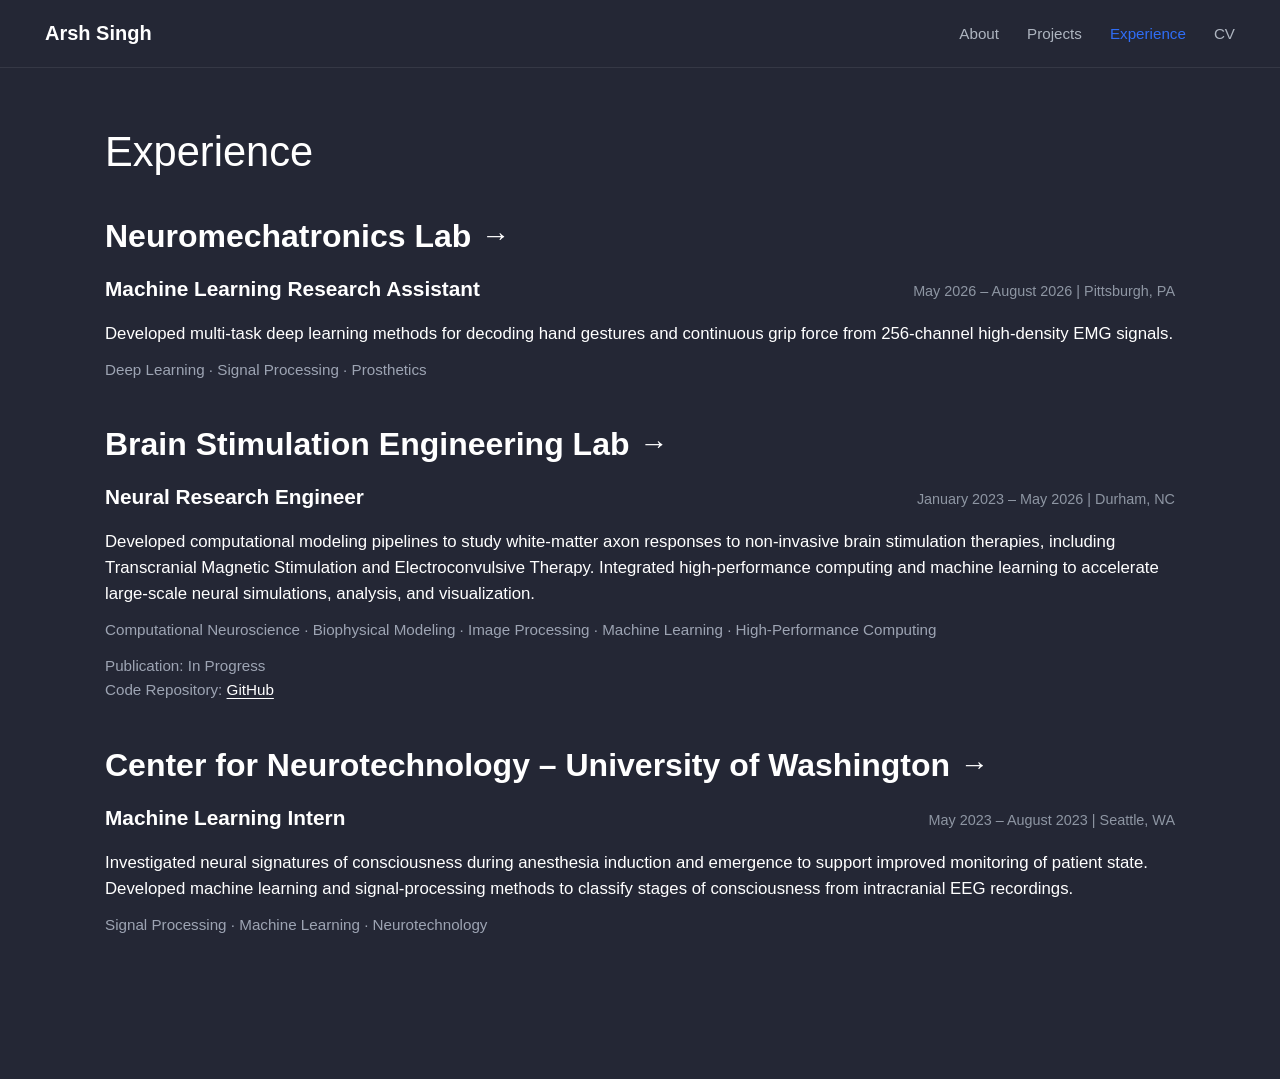
==== commit 5f45101a: "Updated projects page." ====
--- a/experience.html
+++ b/experience.html
@@ -49,7 +49,7 @@
                 <h3>Machine Learning Research Assistant</h3>
 
                 <p class="date">
-                    May 2026 – August 2026 · Pittsburgh, PA
+                    May 2026 – August 2026 | Pittsburgh, PA
                 </p>
 
             </div>
@@ -83,7 +83,7 @@
                 <h3>Neural Research Engineer</h3>
 
                 <p class="date">
-                    January 2023 – May 2026 · Durham, NC
+                    January 2023 – May 2026 | Durham, NC
                 </p>
 
             </div>
@@ -128,7 +128,7 @@
                 <h3>Machine Learning Intern</h3>
 
                 <p class="date">
-                    May 2023 – August 2023 · Seattle, WA
+                    May 2023 – August 2023 | Seattle, WA
                 </p>
 
             </div>
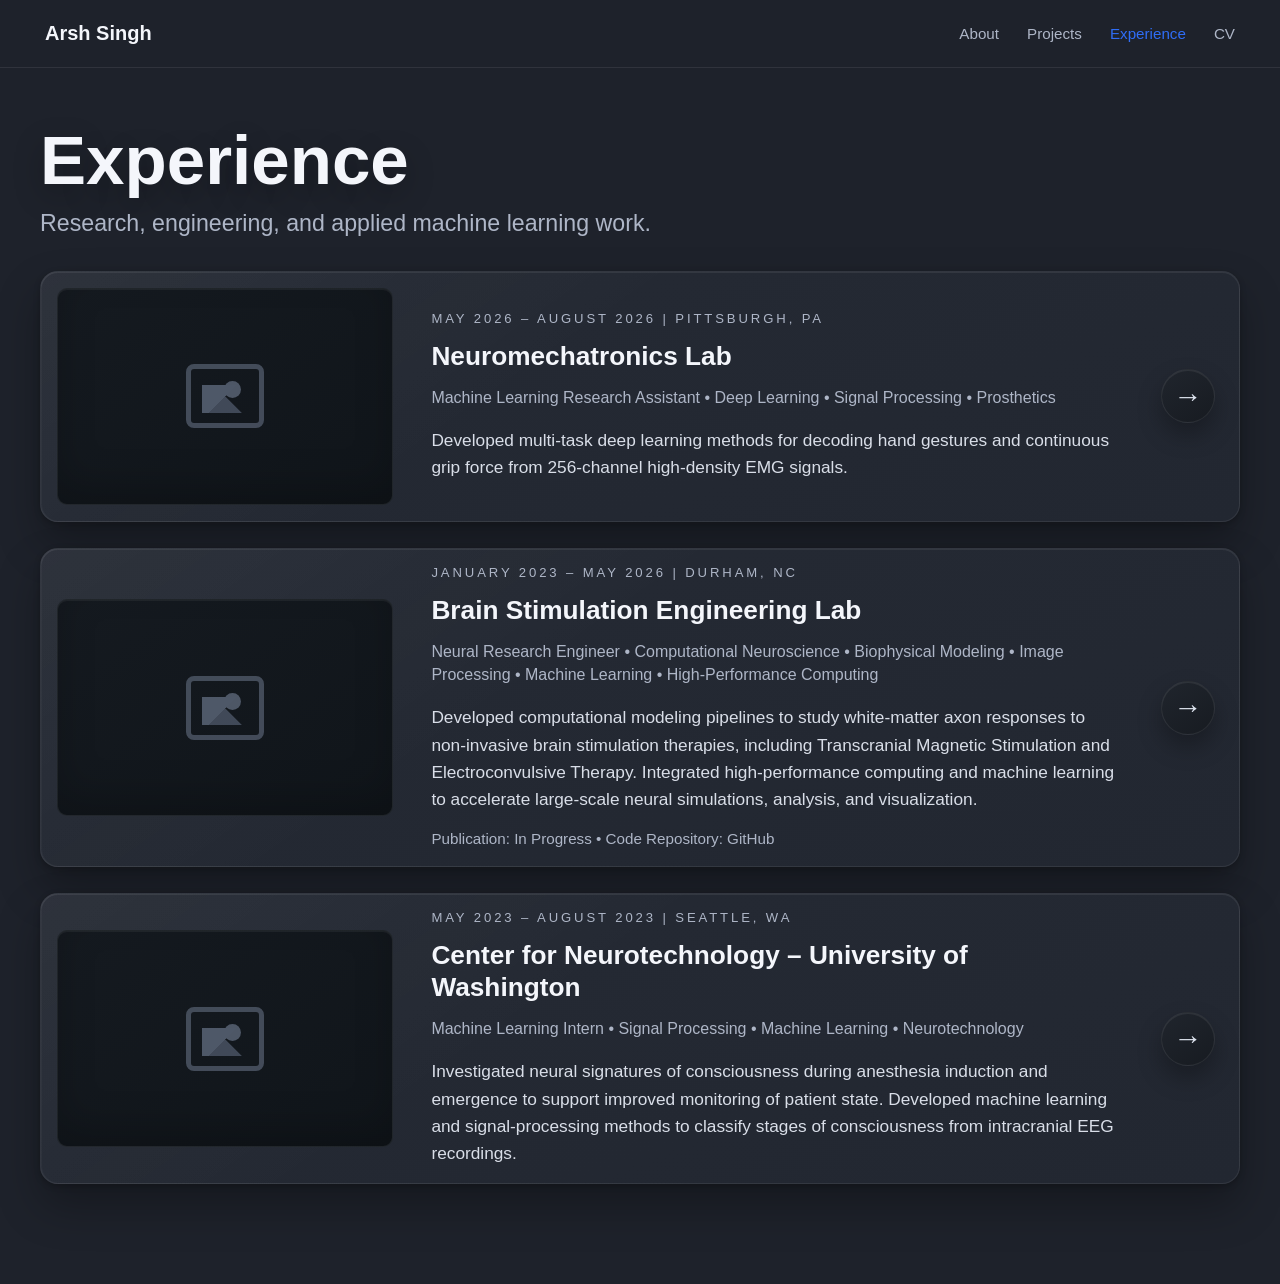
==== commit 026128e1: "Applying new layout changes to experiences page" ====
--- a/experience.html
+++ b/experience.html
@@ -28,126 +28,17 @@
     </nav>
 
 
-    <main class="page-container">
+    <main class="page-container projects-page">
 
         <h1 class="page-title">Experience</h1>
 
+        <p class="projects-subtitle">Research, engineering, and applied machine learning work.</p>
 
-        <!-- Neuromechatronics Lab -->
-
-        <section class="experience-item">
-
-            <h2>
-                <a href="experience/nml.html" class="experience-title-link">
-                    <span>Neuromechatronics Lab</span>
-                    <span class="experience-arrow">→</span>
-                </a>
-            </h2>
-
-            <div class="experience-meta">
-
-                <h3>Machine Learning Research Assistant</h3>
-
-                <p class="date">
-                    May 2026 – August 2026 | Pittsburgh, PA
-                </p>
-
-            </div>
-
-            <p>
-                Developed multi-task deep learning methods for decoding
-                hand gestures and continuous grip force from 256-channel
-                high-density EMG signals.
-            </p>
-
-            <p class="skills">
-                Deep Learning · Signal Processing · Prosthetics
-            </p>
-
-        </section>
-
-
-        <!-- Brain Stimulation Engineering Lab -->
-
-        <section class="experience-item">
-
-            <h2>
-                <a href="experience/bsel.html" class="experience-title-link">
-                    <span>Brain Stimulation Engineering Lab</span>
-                    <span class="experience-arrow">→</span>
-                </a>
-            </h2>
-
-            <div class="experience-meta">
-
-                <h3>Neural Research Engineer</h3>
-
-                <p class="date">
-                    January 2023 – May 2026 | Durham, NC
-                </p>
-
-            </div>
-
-            <p>
-                Developed computational modeling pipelines to study white-matter axon
-                responses to non-invasive brain stimulation therapies, including
-                Transcranial Magnetic Stimulation and Electroconvulsive Therapy. Integrated
-                high-performance computing and machine learning to accelerate large-scale
-                neural simulations, analysis, and visualization.
-            </p>
-
-            <p class="skills">
-                Computational Neuroscience · Biophysical Modeling · Image Processing · Machine Learning · High-Performance Computing
-            </p>
-
-            <p class="experience-links">
-                Publication: In Progress<br>
-                Code Repository:
-                <a href="https://github.com/ArshSingh02/wm_axon_stimulation_pipeline"
-                   target="_blank">
-                    GitHub
-                </a>
-            </p>
-
-        </section>
-
-
-        <!-- Center for Neurotechnology -->
-
-        <section class="experience-item">
-
-            <h2>
-                <a href="experience/cnt-uw.html" class="experience-title-link">
-                    <span>Center for Neurotechnology – University of Washington</span>
-                    <span class="experience-arrow">→</span>
-                </a>
-            </h2>
-
-            <div class="experience-meta">
-
-                <h3>Machine Learning Intern</h3>
-
-                <p class="date">
-                    May 2023 – August 2023 | Seattle, WA
-                </p>
-
-            </div>
-
-            <p>
-                Investigated neural signatures of consciousness during anesthesia
-                induction and emergence to support improved monitoring of patient state.
-                Developed machine learning and signal-processing methods to classify
-                stages of consciousness from intracranial EEG recordings.
-            </p>
-
-            <p class="skills">
-                Signal Processing · Machine Learning · Neurotechnology
-            </p>
-
-        </section>
+        <div class="project-card-list" id="experience-card-list" aria-label="Experience list"></div>
 
     </main>
 
+    <script src="script.js"></script>
 </body>
 
-</html>+</html>
--- a/style.css
+++ b/style.css
@@ -6,6 +6,16 @@
     box-sizing: border-box;
 }
 
+:root {
+    --site-bg: #1e222b;
+    --site-surface: #222731;
+    --site-surface-raised: #252a34;
+    --site-text: #f4f6fb;
+    --site-muted: #aeb6c7;
+    --site-subtle: #8f98aa;
+    --site-accent: #2f6df6;
+}
+
 html {
     scroll-behavior: smooth;
 }
@@ -13,10 +23,10 @@
 body {
     margin: 0;
 
-    font-family: Arial, Helvetica, sans-serif;
-
-    background-color: #242735;
-    color: #ffffff;
+    font-family: Inter, -apple-system, BlinkMacSystemFont, "Segoe UI", "Helvetica Neue", Helvetica, Arial, sans-serif;
+
+    background-color: var(--site-bg);
+    color: var(--site-text);
 }
 
 a {
@@ -39,7 +49,7 @@
 
     border-bottom: 1px solid rgba(255, 255, 255, 0.08);
 
-    background-color: #242735;
+    background-color: var(--site-bg);
 }
 
 
@@ -49,7 +59,7 @@
     font-size: 1.25rem;
     font-weight: 600;
 
-    color: #ffffff;
+    color: var(--site-text);
 }
 
 
@@ -66,19 +76,19 @@
 
     font-size: 0.95rem;
 
-    color: #aeb5c0;
+    color: var(--site-muted);
 
     transition: color 0.2s ease;
 }
 
 
 .nav-links a:hover {
-    color: #ffffff;
+    color: var(--site-text);
 }
 
 
 .nav-links a.active {
-    color: #2f6df6;
+    color: var(--site-accent);
 }
 
 
@@ -383,6 +393,292 @@
     color: #ffffff;
 }
 
+.projects-page {
+    max-width: 1280px;
+
+    padding-top: 58px;
+}
+
+.projects-page .page-title {
+    margin-bottom: 12px;
+
+    font-size: clamp(3rem, 5.4vw, 4.6rem);
+    font-weight: 680;
+    line-height: 1;
+    letter-spacing: 0;
+
+    color: var(--site-text);
+    text-shadow: 0 10px 30px rgba(0, 0, 0, 0.28);
+}
+
+.projects-subtitle {
+    margin: 0 0 30px;
+
+    font-size: 1.45rem;
+    line-height: 1.45;
+
+    color: var(--site-muted);
+}
+
+.project-card-list {
+    display: flex;
+    flex-direction: column;
+    gap: 26px;
+}
+
+.project-card {
+    position: relative;
+
+    display: grid;
+    grid-template-columns: minmax(230px, 29%) minmax(0, 1fr) 56px;
+    align-items: center;
+    gap: 38px;
+
+    min-height: 220px;
+    width: 100%;
+    padding: 16px 22px 16px 16px;
+
+    color: inherit;
+    text-decoration: none;
+
+    background:
+        linear-gradient(145deg, rgba(255, 255, 255, 0.04), rgba(255, 255, 255, 0) 42%),
+        linear-gradient(160deg, var(--site-surface-raised) 0%, var(--site-surface) 100%);
+    border: 1px solid rgba(255, 255, 255, 0.07);
+    border-radius: 18px;
+    box-shadow:
+        inset 0 1px 0 rgba(255, 255, 255, 0.07),
+        inset 1px 0 0 rgba(255, 255, 255, 0.03),
+        0 22px 44px rgba(0, 0, 0, 0.28),
+        0 2px 6px rgba(0, 0, 0, 0.22);
+
+    transition:
+        border-color 0.2s ease,
+        box-shadow 0.2s ease,
+        transform 0.2s ease,
+        background-color 0.2s ease;
+}
+
+.project-card:hover,
+.project-card:focus-visible {
+    transform: translateY(-3px);
+
+    border-color: rgba(255, 255, 255, 0.12);
+    box-shadow:
+        inset 0 1px 0 rgba(255, 255, 255, 0.1),
+        inset 1px 0 0 rgba(255, 255, 255, 0.04),
+        0 28px 52px rgba(0, 0, 0, 0.34),
+        0 2px 8px rgba(0, 0, 0, 0.25);
+}
+
+.project-card:focus-visible {
+    outline: 2px solid rgba(174, 181, 192, 0.75);
+    outline-offset: 4px;
+}
+
+.project-card-media {
+    display: flex;
+    align-items: center;
+    justify-content: center;
+
+    width: 100%;
+    min-height: 194px;
+    aspect-ratio: 1.55 / 1;
+
+    background: linear-gradient(145deg, #151a20, #10151a);
+    border: 1px solid rgba(255, 255, 255, 0.06);
+    border-radius: 10px;
+    box-shadow:
+        inset 0 1px 0 rgba(255, 255, 255, 0.05),
+        inset 0 -18px 38px rgba(0, 0, 0, 0.2);
+    overflow: hidden;
+}
+
+.project-card-media img {
+    display: block;
+
+    width: 100%;
+    height: 100%;
+
+    object-fit: fill;
+}
+
+.project-card-media-image {
+    background: #11161c;
+}
+
+.project-placeholder-icon {
+    position: relative;
+
+    width: 78px;
+    height: 64px;
+
+    border: 5px solid #566071;
+    border-radius: 8px;
+
+    opacity: 0.72;
+}
+
+.project-placeholder-icon::before {
+    content: "";
+    position: absolute;
+    right: 18px;
+    top: 12px;
+
+    width: 17px;
+    height: 17px;
+
+    background: #657083;
+    border-radius: 50%;
+}
+
+.project-placeholder-icon::after {
+    content: "";
+    position: absolute;
+    left: 11px;
+    bottom: 10px;
+
+    width: 48px;
+    height: 28px;
+
+    background: linear-gradient(135deg, #667185 0 45%, transparent 46%),
+        linear-gradient(45deg, #535d6f 0 52%, transparent 53%);
+}
+
+.project-card-body {
+    display: flex;
+    flex-direction: column;
+    align-items: flex-start;
+
+    min-width: 0;
+}
+
+.project-card-date {
+    display: block;
+
+    max-width: 100%;
+    margin-bottom: 14px;
+
+    font-size: 0.82rem;
+    font-weight: 500;
+    letter-spacing: 0.22em;
+    line-height: 1.2;
+
+    color: var(--site-muted);
+}
+
+.project-card-title {
+    display: block;
+
+    max-width: 100%;
+    margin-bottom: 14px;
+
+    font-size: clamp(1.55rem, 2.05vw, 1.92rem);
+    font-weight: 650;
+    line-height: 1.2;
+
+    color: var(--site-text);
+}
+
+.project-card-tags {
+    display: block;
+
+    max-width: 100%;
+    margin-bottom: 18px;
+
+    font-size: 1rem;
+    line-height: 1.45;
+    overflow-wrap: anywhere;
+
+    color: var(--site-muted);
+}
+
+.project-card-description {
+    display: block;
+
+    width: 100%;
+    max-width: 770px;
+
+    font-size: 1.08rem;
+    line-height: 1.58;
+    overflow-wrap: anywhere;
+
+    color: #d9dee8;
+}
+
+.project-card-links {
+    display: block;
+
+    margin-top: 14px;
+
+    font-size: 0.95rem;
+    line-height: 1.5;
+
+    color: var(--site-muted);
+}
+
+.project-card-arrow {
+    display: flex;
+    align-items: center;
+    justify-content: center;
+
+    width: 54px;
+    height: 54px;
+
+    align-self: center;
+
+    font-size: 1.8rem;
+    font-weight: 300;
+    line-height: 1;
+
+    color: #dce2ed;
+
+    background: linear-gradient(145deg, #20252d, #171b21);
+    border: 1px solid rgba(255, 255, 255, 0.08);
+    border-radius: 50%;
+    box-shadow:
+        inset 0 1px 0 rgba(255, 255, 255, 0.07),
+        0 12px 24px rgba(0, 0, 0, 0.28);
+
+    transition:
+        color 0.2s ease,
+        transform 0.2s ease,
+        box-shadow 0.2s ease;
+}
+
+.project-card:hover .project-card-arrow,
+.project-card:focus-visible .project-card-arrow {
+    transform: translateX(3px);
+
+    color: #ffffff;
+    box-shadow:
+        inset 0 1px 0 rgba(255, 255, 255, 0.1),
+        0 14px 28px rgba(0, 0, 0, 0.34);
+}
+
+.back-link {
+    display: inline-block;
+
+    margin-bottom: 36px;
+
+    font-size: 0.95rem;
+
+    color: #aeb5c0;
+
+    text-decoration: none;
+}
+
+.back-link:hover {
+    color: #ffffff;
+}
+
+.project-header .page-title {
+    margin-top: 0;
+    margin-bottom: 12px;
+
+    font-size: 3rem;
+    line-height: 1.1;
+}
 
 /* =========================================================
    EXPERIENCE / PROJECT ITEMS
@@ -637,6 +933,23 @@
         padding-left: 30px;
         padding-right: 30px;
     }
+
+    .project-card {
+        grid-template-columns: minmax(190px, 27%) minmax(0, 1fr) 48px;
+        gap: 28px;
+
+        min-height: 200px;
+        padding: 14px 18px 14px 14px;
+    }
+
+    .project-card-media {
+        min-height: 170px;
+    }
+
+    .project-card-arrow {
+        width: 48px;
+        height: 48px;
+    }
 }
 
 
@@ -645,6 +958,11 @@
    ========================================================= */
 
 @media (max-width: 700px) {
+
+    html,
+    body {
+        overflow-x: hidden;
+    }
 
     .navbar {
         flex-direction: column;
@@ -720,6 +1038,86 @@
         font-size: 2.2rem;
     }
 
+    .projects-page {
+        width: 100%;
+        max-width: 100%;
+        padding-top: 42px;
+    }
+
+    .projects-page .page-title {
+        font-size: 3.15rem;
+    }
+
+    .projects-subtitle {
+        width: min(100%, 300px);
+        max-width: 300px;
+        margin-bottom: 26px;
+
+        font-size: 1.13rem;
+    }
+
+    .project-card-list {
+        width: 100%;
+        min-width: 0;
+        align-items: center;
+        gap: 22px;
+    }
+
+    .project-card {
+        display: flex;
+        flex-direction: column;
+        gap: 22px;
+
+        min-height: 0;
+        min-width: 0;
+        width: calc(100vw - 44px);
+        max-width: calc(100vw - 44px);
+        padding: 14px;
+        overflow: hidden;
+    }
+
+    .project-card * {
+        min-width: 0;
+    }
+
+    .project-card-media {
+        flex: 0 0 auto;
+
+        width: 100%;
+        max-width: calc(100vw - 72px);
+        min-height: 0;
+        aspect-ratio: 1.75 / 1;
+    }
+
+    .project-card-body {
+        width: calc(100vw - 130px);
+        max-width: 100%;
+        padding-right: 58px;
+    }
+
+    .project-card-title {
+        font-size: 1.55rem;
+    }
+
+    .project-card-tags {
+        font-size: 0.95rem;
+    }
+
+    .project-card-description {
+        font-size: 1rem;
+    }
+
+    .project-card-arrow {
+        position: absolute;
+        right: 14px;
+        bottom: 14px;
+
+        width: 46px;
+        height: 46px;
+
+        font-size: 1.55rem;
+    }
+
 
     .experience-item h2 {
         font-size: 1.65rem;
@@ -750,4 +1148,245 @@
     .experience-item > p {
         font-size: 1rem;
     }
-}+}
+
+
+/* =========================================================
+   TECHNICAL BLOG POST
+   ========================================================= */
+
+.technical-post {
+    max-width: 950px;
+}
+
+
+/* =========================================================
+   PROJECT HEADER
+   ========================================================= */
+
+.project-header {
+    margin-bottom: 65px;
+}
+
+.project-header .page-title {
+    margin-bottom: 12px;
+}
+
+.project-header .date {
+    margin: 0 0 12px;
+}
+
+.project-tech {
+    margin: 0 0 28px;
+
+    font-size: 0.95rem;
+    font-weight: 500;
+    line-height: 1.6;
+
+    color: #9da4b3;
+}
+
+.project-intro {
+    max-width: 850px;
+
+    margin: 28px 0 0;
+
+    font-size: 1.15rem;
+    line-height: 1.75;
+
+    color: #d7dbe2;
+}
+
+
+/* =========================================================
+   BLOG SECTIONS
+   ========================================================= */
+
+.detail-section {
+    max-width: 900px;
+
+    margin-bottom: 70px;
+}
+
+.detail-section h2 {
+    margin: 0 0 24px;
+
+    font-size: 1.8rem;
+    font-weight: 600;
+    line-height: 1.3;
+
+    color: #ffffff;
+}
+
+.detail-section h3 {
+    margin: 42px 0 14px;
+
+    font-size: 1.25rem;
+    font-weight: 600;
+
+    color: #ffffff;
+}
+
+.detail-section p {
+    margin: 0 0 20px;
+
+    font-size: 1.05rem;
+    line-height: 1.75;
+
+    color: #e5e7eb;
+}
+
+.detail-section strong {
+    font-weight: 600;
+
+    color: #ffffff;
+}
+
+
+/* =========================================================
+   FIGURES
+   ========================================================= */
+
+.project-figure {
+    margin: 42px auto 50px;
+
+    text-align: center;
+}
+
+.project-figure img {
+    display: block;
+
+    width: 100%;
+    max-width: 850px;
+    height: auto;
+
+    margin: 0 auto;
+
+    border-radius: 8px;
+}
+
+
+/* Schematic 3 + Arduino ECG figure */
+
+.project-figure-narrow img {
+    max-width: 620px;
+}
+
+
+/* Main closed-loop result */
+
+.project-figure-featured img {
+    max-width: 900px;
+}
+
+
+.project-figure figcaption {
+    max-width: 720px;
+
+    margin: 14px auto 0;
+
+    font-size: 0.9rem;
+    line-height: 1.55;
+
+    color: #aeb5c0;
+}
+
+
+/* =========================================================
+   EQUATIONS
+   ========================================================= */
+
+.equation {
+    margin: 30px 0;
+
+    font-size: 1.2rem;
+    font-weight: 600;
+
+    text-align: center;
+
+    color: #ffffff;
+}
+
+
+/* =========================================================
+   RESULTS TABLE
+   ========================================================= */
+
+.table-wrapper {
+    overflow-x: auto;
+
+    margin: 32px 0 36px;
+}
+
+.project-table {
+    width: 100%;
+
+    border-collapse: collapse;
+
+    font-size: 0.95rem;
+}
+
+.project-table th,
+.project-table td {
+    padding: 13px 16px;
+
+    border-bottom: 1px solid rgba(255, 255, 255, 0.12);
+
+    text-align: left;
+}
+
+.project-table th {
+    font-weight: 600;
+
+    color: #ffffff;
+
+    border-bottom: 1px solid rgba(255, 255, 255, 0.25);
+}
+
+.project-table td {
+    color: #d7dbe2;
+}
+
+
+/* =========================================================
+   TECHNICAL BLOG MOBILE
+   ========================================================= */
+
+@media (max-width: 700px) {
+
+    .project-header {
+        margin-bottom: 50px;
+    }
+
+    .project-intro {
+        font-size: 1.05rem;
+    }
+
+    .detail-section {
+        margin-bottom: 55px;
+    }
+
+    .detail-section h2 {
+        font-size: 1.55rem;
+    }
+
+    .detail-section h3 {
+        font-size: 1.18rem;
+    }
+
+    .detail-section p {
+        font-size: 1rem;
+        line-height: 1.7;
+    }
+
+    .project-figure {
+        margin: 32px auto 40px;
+    }
+
+    .project-figure-narrow img,
+    .project-figure-featured img,
+    .project-figure img {
+        max-width: 100%;
+    }
+
+}
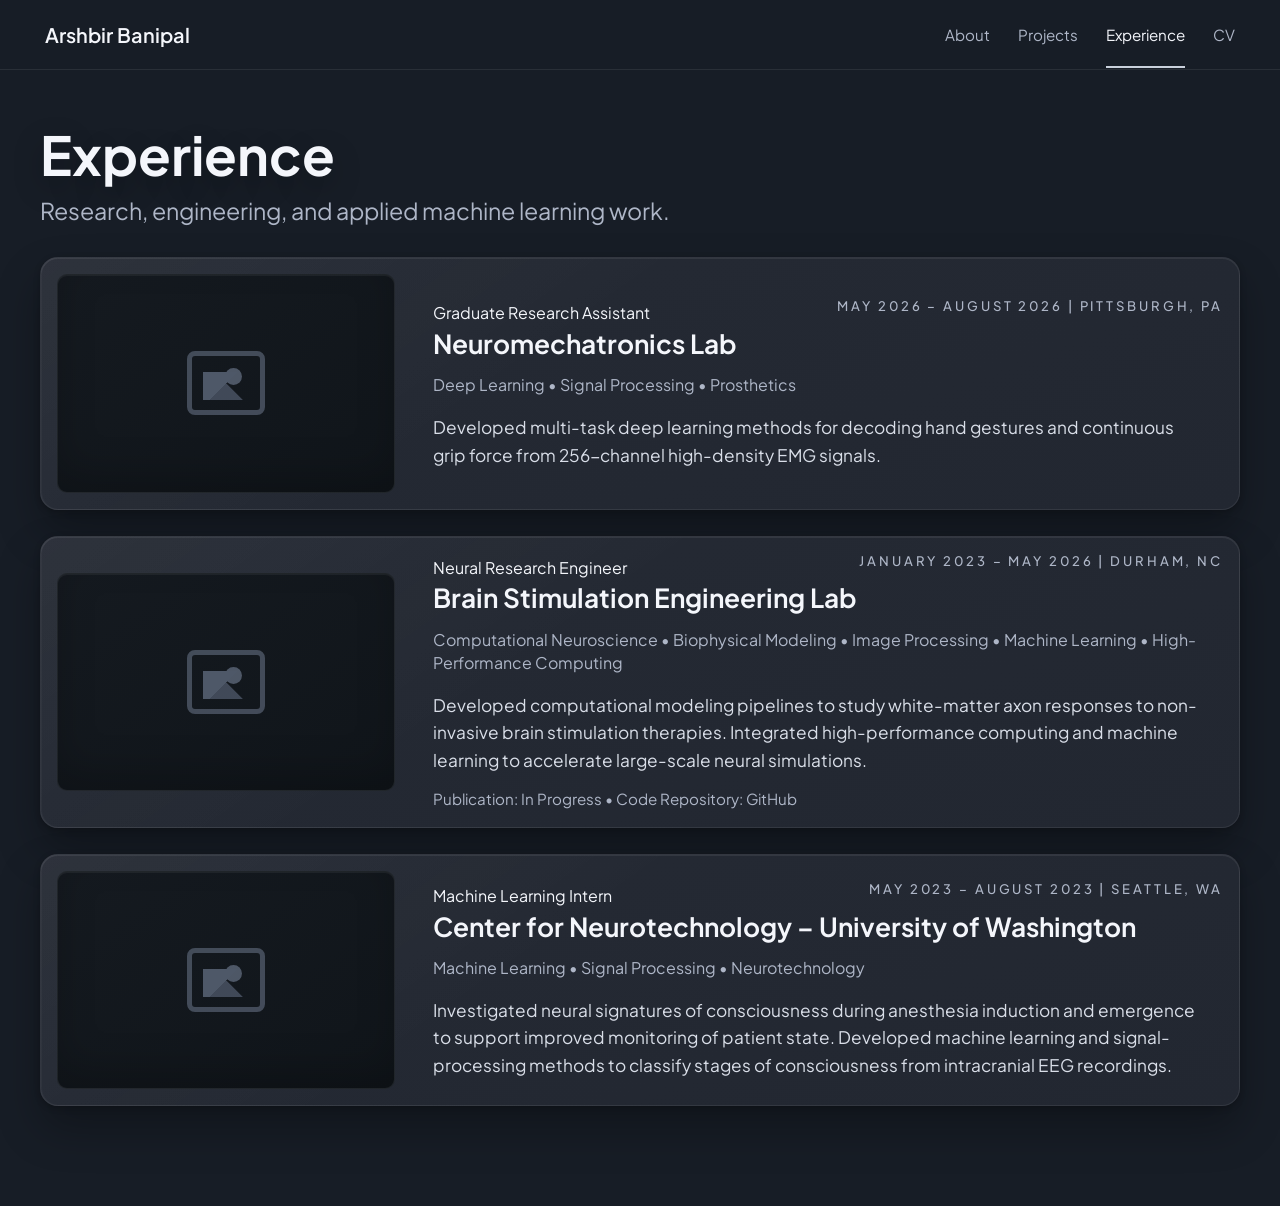
==== commit 29111d05: "Fixing experiences section." ====
--- a/experience.html
+++ b/experience.html
@@ -5,7 +5,7 @@
     <meta charset="UTF-8">
     <meta name="viewport" content="width=device-width, initial-scale=1.0">
 
-    <title>Arsh Singh | Experience</title>
+    <title>Arshbir Banipal | Experience</title>
 
     <link rel="stylesheet" href="style.css">
 </head>
@@ -15,7 +15,7 @@
     <nav class="navbar">
 
         <div class="nav-name">
-            <a href="index.html">Arsh Singh</a>
+            <a href="index.html">Arshbir Banipal</a>
         </div>
 
         <div class="nav-links">
@@ -26,7 +26,6 @@
         </div>
 
     </nav>
-
 
     <main class="page-container projects-page">
 
--- a/style.css
+++ b/style.css
@@ -1,446 +1,357 @@
 /* =========================================================
    GLOBAL
    ========================================================= */
-
+@import url("https://fonts.googleapis.com/css2?family=Plus+Jakarta+Sans:wght@400;500;600;700;800&display=swap");
 * {
     box-sizing: border-box;
 }
-
 :root {
-    --site-bg: #1e222b;
+    --site-bg: #171d26;
     --site-surface: #222731;
     --site-surface-raised: #252a34;
     --site-text: #f4f6fb;
     --site-muted: #aeb6c7;
     --site-subtle: #8f98aa;
-    --site-accent: #2f6df6;
-}
-
+    --site-accent: #c9d0db;
+}
 html {
     scroll-behavior: smooth;
 }
-
 body {
     margin: 0;
-
-    font-family: Inter, -apple-system, BlinkMacSystemFont, "Segoe UI", "Helvetica Neue", Helvetica, Arial, sans-serif;
-
+    font-family: "Plus Jakarta Sans", -apple-system, BlinkMacSystemFont, "Segoe UI", "Helvetica Neue", Helvetica, Arial, sans-serif;
     background-color: var(--site-bg);
     color: var(--site-text);
 }
-
 a {
     color: inherit;
 }
-
-
 /* =========================================================
    NAVBAR
    ========================================================= */
-
 .navbar {
     width: 100%;
-
     display: flex;
     justify-content: space-between;
     align-items: center;
-
     padding: 22px 45px;
-
     border-bottom: 1px solid rgba(255, 255, 255, 0.08);
-
     background-color: var(--site-bg);
 }
-
-
 .nav-name a {
     text-decoration: none;
-
     font-size: 1.25rem;
     font-weight: 600;
-
     color: var(--site-text);
 }
-
-
 .nav-links {
     display: flex;
     align-items: center;
-
     gap: 28px;
 }
-
-
 .nav-links a {
+    position: relative;
     text-decoration: none;
-
     font-size: 0.95rem;
-
     color: var(--site-muted);
-
     transition: color 0.2s ease;
 }
-
-
+.nav-links a::after {
+    content: "";
+    position: absolute;
+    left: 0;
+    right: 0;
+    bottom: -24px;
+    height: 2px;
+    background: transparent;
+    transition: *background* 0.2s ease;
+}
 .nav-links a:hover {
     color: var(--site-text);
 }
-
-
 .nav-links a.active {
-    color: var(--site-accent);
-}
-
-
+    color: var(--site-text);
+}
+.nav-links a.active::after {
+    background: var(--site-accent);
+}
 /* =========================================================
    ABOUT PAGE
    ========================================================= */
-
 .about-container {
-    max-width: 1150px;
-
+    max-width: 1400px;
     margin: 0 auto;
-
-    padding: 60px 40px 100px;
-
+    padding: 32px 48px 52px;
     display: grid;
-
-    grid-template-columns: 220px minmax(0, 1fr);
-
-    gap: 65px;
-
+    grid-template-columns: minmax(320px, 360px) minmax(0, 1fr);
+    gap: 28px;
     align-items: start;
 }
-
-
 /* =========================================================
    LEFT PROFILE COLUMN
    ========================================================= */
-
 .profile-column {
     text-align: center;
-}
-
-
+    padding: 56px 38px 48px;
+    background:
+        linear-gradient(145deg, rgba(255, 255, 255, 0.035), rgba(255, 255, 255, 0) 48%),
+        linear-gradient(160deg, var(--site-surface-raised) 0%, #1b222c 100%);
+    border: 1px solid rgba(255, 255, 255, 0.065);
+    border-radius: 20px;
+    box-shadow:
+        inset 0 1px 0 rgba(255, 255, 255, 0.035),
+        0 18px 40px rgba(0, 0, 0, 0.28);
+}
 .profile-photo {
-    width: 150px;
-    height: 150px;
-
+    width: 205px;
+    height: 205px;
     object-fit: cover;
     object-position: center;
-
     border-radius: 50%;
-
     display: block;
-
-    margin: 0 auto 22px;
-}
-
-
+    margin: 8px auto 28px;
+    border: 1px solid rgba(201, 208, 219, 0.24);
+    box-shadow:
+        0 0 0 10px rgba(255, 255, 255, 0.018),
+        0 20px 36px rgba(0, 0, 0, 0.24);
+}
 .profile-name {
     margin: 0;
-
-    font-size: 1.8rem;
-
-    font-weight: 500;
-
+    font-size: 2rem;
+    font-weight: 700;
     line-height: 1.2;
-
-    color: #ffffff;
-}
-
-
+    color: var(--site-text);
+}
 .profile-subtitle {
-    margin: 12px 0 4px;
-
-    font-size: 0.9rem;
-
-    line-height: 1.5;
-
-    color: #b7bdc8;
-}
-
-
+    margin: 18px 0 6px;
+    font-size: 1.03rem;
+    line-height: 1.55;
+    color: #c8ced8;
+}
 .profile-school {
     margin: 0;
-
-    font-size: 0.9rem;
-
+    font-size: 1rem;
     line-height: 1.5;
-
-    color: #8e96a3;
-}
-
-
+    color: var(--site-muted);
+}
 /* =========================================================
    PROFILE LINKS
    ========================================================= */
-
 .profile-links {
     display: flex;
-
     justify-content: center;
-
     align-items: center;
-
-    gap: 17px;
-
-    margin-top: 24px;
-}
-
-
+    gap: 24px;
+    margin-top: 34px;
+    padding-top: 30px;
+    border-top: 1px solid rgba(255, 255, 255, 0.065);
+}
 .profile-links a {
-    color: #2f6df6;
-
-    font-size: 1.7rem;
-
+    display: flex;
+    align-items: center;
+    justify-content: center;
+    width: 54px;
+    height: 54px;
+    color: #c5cbd5;
+    font-size: 1.55rem;
     text-decoration: none;
-
+    background: rgba(255, 255, 255, 0.025);
+    border: 1px solid rgba(255, 255, 255, 0.055);
+    border-radius: 14px;
+    box-shadow:
+        inset 0 1px 0 rgba(255, 255, 255, 0.035),
+        0 10px 24px rgba(0, 0, 0, 0.18);
     transition:
-        transform 0.2s ease,
-        color 0.2s ease;
-}
-
-
+*background* 0.18s ease,
+        border-color 0.18s ease,
+        color 0.18s ease,
+        transform 0.18s ease;
+}
 .profile-links a:hover {
-    color: #6d98ff;
-
-    transform: translateY(-3px);
-}
-
-
+    color: #ffffff;
+    background: rgba(255, 255, 255, 0.055);
+    border-color: rgba(255, 255, 255, 0.09);
+    transform: translateY(-2px);
+}
 /* =========================================================
    RIGHT BIOGRAPHY COLUMN
    ========================================================= */
-
 .biography-column {
     min-width: 0;
-}
-
-
+    padding: 38px 42px;
+    background:
+        linear-gradient(145deg, rgba(255, 255, 255, 0.035), rgba(255, 255, 255, 0) 46%),
+        linear-gradient(160deg, var(--site-surface-raised) 0%, #1b222c 100%);
+    border: 1px solid rgba(255, 255, 255, 0.065);
+    border-radius: 20px;
+    box-shadow:
+        inset 0 1px 0 rgba(255, 255, 255, 0.035),
+        0 18px 40px rgba(0, 0, 0, 0.22);
+}
+.about-eyebrow {
+    margin: 3px 0 8px;
+    font-size: 0.78rem;
+    font-weight: 600;
+    letter-spacing: 0.22em;
+    line-height: 1.2;
+    text-transform: uppercase;
+    color: var(--site-muted);
+}
 .biography-title {
-    margin: -8px 0 20px;
-
-    font-size: 3rem;
-
-    font-weight: 400;
-
+    margin: 0 0 24px;
+    font-size: clamp(2.4rem, 3.5vw, 3rem);
+    font-weight: 700;
     line-height: 1.1;
-
-    color: #9ba4b2;
-}
-
-
+    color: var(--site-text);
+}
 .biography-text {
-    font-size: 1.05rem;
-
-    line-height: 1.8;
-
-    color: #e5e7eb;
-}
-
-
+    max-width: 900px;
+    font-size: 1.06rem;
+    line-height: 1.72;
+    color: #d7dbe2;
+}
 .biography-text p {
-    margin: 0 0 22px;
-}
-
-
+    margin: 0 0 24px;
+}
 .biography-text strong {
     font-weight: 600;
-
-    color: #ffffff;
-}
-
-
+    color: #f2f3f5;
+}
 .biography-text a {
-    color: #2f6df6;
-
+    color: #dde1e8;
     text-decoration: none;
 }
-
-
 .biography-text a:hover {
+    color: #ffffff;
     text-decoration: underline;
-}
-
-
+    text-underline-offset: 4px;
+}
 /* =========================================================
    DETAILS SECTION
    ========================================================= */
-
 .about-details {
     display: grid;
-
-    grid-template-columns: 0.8fr 1.4fr;
-
-    gap: 70px;
-
-    margin-top: 50px;
-}
-
-
+    grid-template-columns: 0.8fr 1.2fr;
+    gap: 40px;
+    margin-top: 28px;
+    padding-top: 28px;
+    border-top: 1px solid rgba(255, 255, 255, 0.065);
+}
 .about-details h2 {
     margin: 0 0 20px;
-
-    font-size: 1.55rem;
-
-    font-weight: 600;
-
-    color: #9ba4b2;
-}
-
-
+    font-size: 1.5rem;
+    font-weight: 600;
+    color: var(--site-muted);
+}
 /* =========================================================
    INTERESTS
    ========================================================= */
-
 .interests ul {
     margin: 0;
-
-    padding-left: 24px;
-}
-
-
+    padding-left: 22px;
+}
 .interests li {
     margin-bottom: 9px;
-
     font-size: 0.98rem;
-
     line-height: 1.5;
-
     color: #e5e7eb;
 }
-
-
+.interests li::marker {
+    color: #8798b2;
+}
 /* =========================================================
    EDUCATION
    ========================================================= */
-
 .education-summary {
     display: flex;
-
     flex-direction: column;
-}
-
-
+    padding-left: 40px;
+    border-left: 1px solid rgba(255, 255, 255, 0.055);
+}
 .education-summary-item {
     display: flex;
-
-    gap: 16px;
-
+    gap: 18px;
     margin-bottom: 24px;
 }
-
-
 .education-summary-item > i {
-    margin-top: 4px;
-
-    font-size: 1.25rem;
-
-    color: #e5e7eb;
-}
-
-
+    display: flex;
+    align-items: center;
+    justify-content: center;
+    flex: 0 0 54px;
+    width: 54px;
+    height: 54px;
+    margin-top: 0;
+    font-size: 1.3rem;
+    color: #c5cbd5;
+    background: rgba(255, 255, 255, 0.025);
+    border: 1px solid rgba(255, 255, 255, 0.055);
+    border-radius: 14px;
+}
 .education-summary-item h3 {
     margin: 0 0 5px;
-
-    font-size: 0.98rem;
-
-    font-weight: 600;
-
+    font-size: 1.02rem;
+    font-weight: 600;
     line-height: 1.4;
-
-    color: #ffffff;
-}
-
-
+    color: var(--site-text);
+}
 .education-summary-item p {
     margin: 0 0 4px;
-
     font-size: 0.9rem;
-
     color: #a6adb8;
 }
-
-
 .education-summary-item span {
     font-size: 0.84rem;
-
     color: #787f8c;
 }
-
-
 /* =========================================================
    GENERAL PAGE ELEMENTS
    ========================================================= */
-
 .page-container {
     max-width: 1150px;
-
     margin: 0 auto;
-
     padding: 60px 40px 100px;
 }
-
-
 .page-title {
     margin: 0 0 40px;
-
     font-size: 2.6rem;
-
     font-weight: 500;
-
-    color: #ffffff;
-}
-
+    color: #ffffff;
+}
 .projects-page {
     max-width: 1280px;
-
     padding-top: 58px;
 }
-
 .projects-page .page-title {
     margin-bottom: 12px;
-
-    font-size: clamp(3rem, 5.4vw, 4.6rem);
+    font-size: clamp(2.65rem, 4.2vw, 3.7rem);
     font-weight: 680;
     line-height: 1;
     letter-spacing: 0;
-
     color: var(--site-text);
     text-shadow: 0 10px 30px rgba(0, 0, 0, 0.28);
 }
-
 .projects-subtitle {
     margin: 0 0 30px;
-
     font-size: 1.45rem;
     line-height: 1.45;
-
     color: var(--site-muted);
 }
-
 .project-card-list {
     display: flex;
     flex-direction: column;
     gap: 26px;
 }
-
 .project-card {
     position: relative;
-
     display: grid;
-    grid-template-columns: minmax(230px, 29%) minmax(0, 1fr) 56px;
+    grid-template-columns: minmax(230px, 29%) minmax(0, 1fr);
     align-items: center;
     gap: 38px;
-
     min-height: 220px;
     width: 100%;
-    padding: 16px 22px 16px 16px;
-
+    padding: 16px;
     color: inherit;
     text-decoration: none;
-
     background:
         linear-gradient(145deg, rgba(255, 255, 255, 0.04), rgba(255, 255, 255, 0) 42%),
         linear-gradient(160deg, var(--site-surface-raised) 0%, var(--site-surface) 100%);
@@ -451,40 +362,19 @@
         inset 1px 0 0 rgba(255, 255, 255, 0.03),
         0 22px 44px rgba(0, 0, 0, 0.28),
         0 2px 6px rgba(0, 0, 0, 0.22);
-
     transition:
         border-color 0.2s ease,
         box-shadow 0.2s ease,
         transform 0.2s ease,
         background-color 0.2s ease;
 }
-
-.project-card:hover,
-.project-card:focus-visible {
-    transform: translateY(-3px);
-
-    border-color: rgba(255, 255, 255, 0.12);
-    box-shadow:
-        inset 0 1px 0 rgba(255, 255, 255, 0.1),
-        inset 1px 0 0 rgba(255, 255, 255, 0.04),
-        0 28px 52px rgba(0, 0, 0, 0.34),
-        0 2px 8px rgba(0, 0, 0, 0.25);
-}
-
-.project-card:focus-visible {
-    outline: 2px solid rgba(174, 181, 192, 0.75);
-    outline-offset: 4px;
-}
-
 .project-card-media {
     display: flex;
     align-items: center;
     justify-content: center;
-
     width: 100%;
     min-height: 194px;
     aspect-ratio: 1.55 / 1;
-
     background: linear-gradient(145deg, #151a20, #10151a);
     border: 1px solid rgba(255, 255, 255, 0.06);
     border-radius: 10px;
@@ -493,581 +383,418 @@
         inset 0 -18px 38px rgba(0, 0, 0, 0.2);
     overflow: hidden;
 }
-
 .project-card-media img {
     display: block;
-
     width: 100%;
     height: 100%;
-
     object-fit: fill;
 }
-
 .project-card-media-image {
     background: #11161c;
 }
-
 .project-placeholder-icon {
     position: relative;
-
     width: 78px;
     height: 64px;
-
     border: 5px solid #566071;
     border-radius: 8px;
-
     opacity: 0.72;
 }
-
 .project-placeholder-icon::before {
     content: "";
     position: absolute;
     right: 18px;
     top: 12px;
-
     width: 17px;
     height: 17px;
-
     background: #657083;
     border-radius: 50%;
 }
-
 .project-placeholder-icon::after {
     content: "";
     position: absolute;
     left: 11px;
     bottom: 10px;
-
     width: 48px;
     height: 28px;
-
     background: linear-gradient(135deg, #667185 0 45%, transparent 46%),
         linear-gradient(45deg, #535d6f 0 52%, transparent 53%);
 }
-
 .project-card-body {
     display: flex;
     flex-direction: column;
     align-items: flex-start;
-
     min-width: 0;
 }
-
 .project-card-date {
     display: block;
-
     max-width: 100%;
     margin-bottom: 14px;
-
     font-size: 0.82rem;
     font-weight: 500;
     letter-spacing: 0.22em;
     line-height: 1.2;
-
     color: var(--site-muted);
 }
-
 .project-card-title {
     display: block;
-
     max-width: 100%;
     margin-bottom: 14px;
-
     font-size: clamp(1.55rem, 2.05vw, 1.92rem);
     font-weight: 650;
     line-height: 1.2;
-
     color: var(--site-text);
 }
-
 .project-card-tags {
     display: block;
-
     max-width: 100%;
     margin-bottom: 18px;
-
     font-size: 1rem;
     line-height: 1.45;
     overflow-wrap: anywhere;
-
     color: var(--site-muted);
 }
-
 .project-card-description {
     display: block;
-
     width: 100%;
     max-width: 770px;
-
     font-size: 1.08rem;
     line-height: 1.58;
     overflow-wrap: anywhere;
-
     color: #d9dee8;
 }
-
 .project-card-links {
     display: block;
-
     margin-top: 14px;
-
     font-size: 0.95rem;
     line-height: 1.5;
-
     color: var(--site-muted);
 }
-
-.project-card-arrow {
-    display: flex;
-    align-items: center;
-    justify-content: center;
-
-    width: 54px;
-    height: 54px;
-
-    align-self: center;
-
-    font-size: 1.8rem;
-    font-weight: 300;
-    line-height: 1;
-
-    color: #dce2ed;
-
-    background: linear-gradient(145deg, #20252d, #171b21);
-    border: 1px solid rgba(255, 255, 255, 0.08);
-    border-radius: 50%;
-    box-shadow:
-        inset 0 1px 0 rgba(255, 255, 255, 0.07),
-        0 12px 24px rgba(0, 0, 0, 0.28);
-
-    transition:
-        color 0.2s ease,
-        transform 0.2s ease,
-        box-shadow 0.2s ease;
-}
-
-.project-card:hover .project-card-arrow,
-.project-card:focus-visible .project-card-arrow {
-    transform: translateX(3px);
-
-    color: #ffffff;
-    box-shadow:
-        inset 0 1px 0 rgba(255, 255, 255, 0.1),
-        0 14px 28px rgba(0, 0, 0, 0.34);
-}
-
 .back-link {
     display: inline-block;
-
     margin-bottom: 36px;
-
     font-size: 0.95rem;
-
     color: #aeb5c0;
-
     text-decoration: none;
 }
-
 .back-link:hover {
     color: #ffffff;
 }
-
 .project-header .page-title {
     margin-top: 0;
     margin-bottom: 12px;
-
     font-size: 3rem;
     line-height: 1.1;
 }
-
 /* =========================================================
    EXPERIENCE / PROJECT ITEMS
    ========================================================= */
-
 .experience-item,
 .project-item {
     margin-bottom: 42px;
 }
-
-
 /* Experience employer / lab name */
-
 .experience-item h2 {
     margin: 0 0 18px;
-
     font-size: 2rem;
-
-    font-weight: 600;
-
+    font-weight: 600;
     line-height: 1.25;
 }
-
-
 /* Keep project title styling unchanged */
-
 .project-item h2 {
     margin-bottom: 8px;
-
     font-size: 1.35rem;
-
-    font-weight: 600;
-}
-
-
+    font-weight: 600;
+}
 .experience-title-link {
     display: inline-flex;
     align-items: center;
     gap: 10px;
-
-    color: #ffffff;
-
+    color: #ffffff;
     text-decoration: none;
-
     transform-origin: left center;
-
     transition:
         transform 0.2s ease,
         color 0.2s ease;
 }
-
-
 .experience-title-link:hover {
     color: #ffffff;
-
     transform: scale(1.05);
 }
-
-
 .experience-arrow {
     display: inline-block;
-
-    color: #ffffff;
-
+    color: #ffffff;
     font-size: 0.9em;
     font-weight: 400;
-
     transition: transform 0.2s ease;
 }
-
-
 .experience-title-link:hover .experience-arrow {
     transform: translateX(5px);
 }
-
-
 /* Role + date / location row */
-
 .experience-meta {
     display: flex;
-
     justify-content: space-between;
-
     align-items: baseline;
-
     gap: 30px;
-
     margin-bottom: 18px;
 }
-
-
 .experience-meta h3 {
     margin: 0;
-
     font-size: 1.3rem;
-
-    font-weight: 600;
-
+    font-weight: 600;
     line-height: 1.4;
-
-    color: #ffffff;
-}
-
-
+    color: #ffffff;
+}
 .experience-meta .date {
     margin: 0;
+    flex-shrink: 0;
+    font-size: 0.9rem;
+    line-height: 1.4;
+    color: #8e96a3;
+    text-align: right;
+}
 
-    flex-shrink: 0;
+.experience-header {
+    display: flex;
+    justify-content: space-between;
+    align-items: center;
+    width: 100%;
+}
 
-    font-size: 0.9rem;
+.experience-role {
+    text-align: left;
+}
 
-    line-height: 1.4;
-
-    color: #8e96a3;
-
+.experience-date {
     text-align: right;
 }
-
 
 /* Experience description */
-
 .experience-item > p {
     margin: 0;
-
     font-size: 1.05rem;
-
     line-height: 1.55;
-
-    color: #ffffff;
-}
-
-
+    color: #ffffff;
+}
 /* Experience skills */
-
 .experience-item .skills {
     margin-top: 12px;
-
     font-size: 0.95rem;
-
     font-weight: 500;
-
     line-height: 1.5;
-
     color: #9da4b3;
 }
-
-
 /* Experience publication / repository links */
-
 .experience-item .experience-links {
     margin-top: 12px;
-
     font-size: 0.95rem;
-
     line-height: 1.6;
-
     color: #9da4b3;
 }
-
-
 .experience-links a {
     color: #ffffff;
-
     text-decoration: underline;
-
     text-underline-offset: 3px;
 }
-
-
 .experience-links a:hover {
     color: #cfd3dc;
 }
-
-
 /* Keep project titles unchanged */
-
 .project-title-link {
     color: #ffffff;
-
     text-decoration: none;
-
     transition: color 0.2s ease;
 }
-
-
 .project-title-link:hover {
     color: #2f6df6;
 }
-
-
 .date {
     margin-top: 4px;
-
     font-size: 0.9rem;
-
     color: #8e96a3;
 }
-
-
 /* =========================================================
    RESPONSIVE
    ========================================================= */
-
 @media (max-width: 900px) {
-
     .navbar {
         padding-left: 30px;
         padding-right: 30px;
     }
-
-
     .about-container {
-        grid-template-columns: 180px minmax(0, 1fr);
-
-        gap: 45px;
-
+        max-width: 760px;
+        grid-template-columns: 1fr;
+        gap: 24px;
         padding-left: 30px;
         padding-right: 30px;
     }
-
-
+    .profile-column {
+        padding: 44px 34px 38px;
+        transform: none !important;
+    }
     .profile-photo {
-        width: 130px;
-        height: 130px;
-    }
-
-
+        width: 190px;
+        height: 190px;
+    }
     .profile-name {
-        font-size: 1.6rem;
-    }
-
-
+        font-size: 1.9rem;
+    }
     .profile-subtitle,
     .profile-school {
-        font-size: 0.85rem;
-    }
-
-
+        font-size: 1rem;
+    }
     .biography-title {
-        font-size: 2.7rem;
-    }
-
-
+        font-size: 2.6rem;
+    }
     .about-details {
         grid-template-columns: 1fr;
-
         gap: 35px;
     }
-
-
+    .education-summary {
+        padding-left: 0;
+        border-left: 0;
+    }
     .page-container {
         padding-left: 30px;
         padding-right: 30px;
     }
-
     .project-card {
-        grid-template-columns: minmax(190px, 27%) minmax(0, 1fr) 48px;
+        grid-template-columns: minmax(190px, 27%) minmax(0, 1fr);
         gap: 28px;
-
         min-height: 200px;
-        padding: 14px 18px 14px 14px;
-    }
-
+        padding: 14px;
+    }
     .project-card-media {
         min-height: 170px;
     }
-
-    .project-card-arrow {
-        width: 48px;
-        height: 48px;
-    }
-}
-
-
+}
 /* =========================================================
    MOBILE
    ========================================================= */
-
 @media (max-width: 700px) {
-
     html,
     body {
         overflow-x: hidden;
     }
-
     .navbar {
         flex-direction: column;
-
         gap: 16px;
-
         padding: 20px 22px;
     }
-
-
     .nav-links {
         gap: 18px;
-
         flex-wrap: wrap;
-
         justify-content: center;
     }
-
-
+    .nav-links a::after {
+        bottom: -8px;
+    }
     .about-container {
+        width: auto;
+        max-width: none;
         display: block;
-
-        padding: 40px 22px 80px;
-    }
-
-
+        padding: 28px 44px 80px 22px;
+        overflow: hidden;
+    }
+    .about-container * {
+        min-width: 0;
+    }
     .profile-column {
-        margin-bottom: 50px;
-    }
-
-
+        width: 324px !important;
+        max-width: 100% !important;
+        margin-bottom: 22px;
+        padding: 34px 20px 30px;
+        overflow: hidden;
+    }
     .profile-photo {
-        width: 130px;
-        height: 130px;
-    }
-
-
+        width: 168px;
+        height: 168px;
+        margin-bottom: 24px;
+    }
     .profile-name {
-        font-size: 1.65rem;
-    }
-
-
+        font-size: 1.85rem;
+    }
+    .profile-subtitle,
+    .profile-school {
+        width: min(100%, 280px);
+        max-width: 100%;
+        margin-left: auto;
+        margin-right: auto;
+        overflow-wrap: normal;
+    }
     .profile-links a {
-        font-size: 1.55rem;
-    }
-
-
+        width: 50px;
+        height: 50px;
+        font-size: 1.35rem;
+    }
+    .profile-links {
+        gap: 16px;
+        margin-top: 28px;
+        padding-top: 26px;
+    }
+    .biography-column {
+        width: 324px !important;
+        max-width: 100% !important;
+        padding: 30px 20px;
+        overflow: hidden;
+    }
     .biography-title {
         font-size: 2.35rem;
-
         text-align: left;
     }
-
-
     .biography-text {
-        font-size: 1rem;
-
+        font-size: 0.98rem;
         line-height: 1.75;
-    }
-
-
+        overflow-wrap: normal;
+        word-break: normal;
+    }
     .about-details {
-        margin-top: 45px;
-    }
-
-
+        margin-top: 24px;
+        padding-top: 24px;
+    }
+    .about-details h2 {
+        font-size: 1.35rem;
+    }
+    .education-summary-item {
+        gap: 14px;
+    }
+    .education-summary-item > i {
+        flex-basis: 48px;
+        width: 48px;
+        height: 48px;
+        font-size: 1.15rem;
+    }
     .page-container {
         padding: 40px 22px 80px;
     }
-
-
     .page-title {
         font-size: 2.2rem;
     }
-
     .projects-page {
         width: 100%;
         max-width: 100%;
         padding-top: 42px;
     }
-
     .projects-page .page-title {
-        font-size: 3.15rem;
-    }
-
+        font-size: 2.75rem;
+    }
     .projects-subtitle {
         width: min(100%, 300px);
         max-width: 300px;
         margin-bottom: 26px;
-
         font-size: 1.13rem;
     }
-
     .project-card-list {
         width: 100%;
         min-width: 0;
         align-items: center;
         gap: 22px;
     }
-
     .project-card {
         display: flex;
         flex-direction: column;
         gap: 22px;
-
         min-height: 0;
         min-width: 0;
         width: calc(100vw - 44px);
@@ -1075,318 +802,206 @@
         padding: 14px;
         overflow: hidden;
     }
-
     .project-card * {
         min-width: 0;
     }
-
     .project-card-media {
         flex: 0 0 auto;
-
         width: 100%;
         max-width: calc(100vw - 72px);
         min-height: 0;
         aspect-ratio: 1.75 / 1;
     }
-
     .project-card-body {
-        width: calc(100vw - 130px);
+        width: 100%;
         max-width: 100%;
-        padding-right: 58px;
-    }
-
+        padding-right: 0;
+    }
     .project-card-title {
         font-size: 1.55rem;
     }
-
     .project-card-tags {
         font-size: 0.95rem;
     }
-
     .project-card-description {
         font-size: 1rem;
     }
-
-    .project-card-arrow {
-        position: absolute;
-        right: 14px;
-        bottom: 14px;
-
-        width: 46px;
-        height: 46px;
-
-        font-size: 1.55rem;
-    }
-
-
     .experience-item h2 {
         font-size: 1.65rem;
     }
-
-
     .experience-meta {
         flex-direction: column;
-
         align-items: flex-start;
-
         gap: 6px;
-
         margin-bottom: 16px;
     }
-
-
     .experience-meta h3 {
         font-size: 1.2rem;
     }
-
-
     .experience-meta .date {
         text-align: left;
     }
-
-
     .experience-item > p {
         font-size: 1rem;
     }
 }
-
-
 /* =========================================================
    TECHNICAL BLOG POST
    ========================================================= */
-
 .technical-post {
     max-width: 950px;
 }
-
-
 /* =========================================================
    PROJECT HEADER
    ========================================================= */
-
 .project-header {
     margin-bottom: 65px;
 }
-
 .project-header .page-title {
     margin-bottom: 12px;
 }
-
 .project-header .date {
     margin: 0 0 12px;
 }
-
 .project-tech {
     margin: 0 0 28px;
-
     font-size: 0.95rem;
     font-weight: 500;
     line-height: 1.6;
-
     color: #9da4b3;
 }
-
 .project-intro {
     max-width: 850px;
-
     margin: 28px 0 0;
-
     font-size: 1.15rem;
     line-height: 1.75;
-
     color: #d7dbe2;
 }
-
-
 /* =========================================================
    BLOG SECTIONS
    ========================================================= */
-
 .detail-section {
     max-width: 900px;
-
     margin-bottom: 70px;
 }
-
 .detail-section h2 {
     margin: 0 0 24px;
-
     font-size: 1.8rem;
     font-weight: 600;
     line-height: 1.3;
-
-    color: #ffffff;
-}
-
+    color: #ffffff;
+}
 .detail-section h3 {
     margin: 42px 0 14px;
-
     font-size: 1.25rem;
     font-weight: 600;
-
-    color: #ffffff;
-}
-
+    color: #ffffff;
+}
 .detail-section p {
     margin: 0 0 20px;
-
     font-size: 1.05rem;
     line-height: 1.75;
-
     color: #e5e7eb;
 }
-
 .detail-section strong {
     font-weight: 600;
-
-    color: #ffffff;
-}
-
-
+    color: #ffffff;
+}
 /* =========================================================
    FIGURES
    ========================================================= */
-
 .project-figure {
     margin: 42px auto 50px;
-
     text-align: center;
 }
-
 .project-figure img {
     display: block;
-
     width: 100%;
     max-width: 850px;
     height: auto;
-
     margin: 0 auto;
-
     border-radius: 8px;
 }
-
-
 /* Schematic 3 + Arduino ECG figure */
-
 .project-figure-narrow img {
     max-width: 620px;
 }
-
-
 /* Main closed-loop result */
-
 .project-figure-featured img {
     max-width: 900px;
 }
-
-
 .project-figure figcaption {
     max-width: 720px;
-
     margin: 14px auto 0;
-
     font-size: 0.9rem;
     line-height: 1.55;
-
     color: #aeb5c0;
 }
-
-
 /* =========================================================
    EQUATIONS
    ========================================================= */
-
 .equation {
     margin: 30px 0;
-
     font-size: 1.2rem;
     font-weight: 600;
-
     text-align: center;
-
-    color: #ffffff;
-}
-
-
+    color: #ffffff;
+}
 /* =========================================================
    RESULTS TABLE
    ========================================================= */
-
 .table-wrapper {
     overflow-x: auto;
-
     margin: 32px 0 36px;
 }
-
 .project-table {
     width: 100%;
-
     border-collapse: collapse;
-
     font-size: 0.95rem;
 }
-
 .project-table th,
 .project-table td {
     padding: 13px 16px;
-
     border-bottom: 1px solid rgba(255, 255, 255, 0.12);
-
     text-align: left;
 }
-
 .project-table th {
     font-weight: 600;
-
-    color: #ffffff;
-
+    color: #ffffff;
     border-bottom: 1px solid rgba(255, 255, 255, 0.25);
 }
-
 .project-table td {
     color: #d7dbe2;
 }
-
-
 /* =========================================================
    TECHNICAL BLOG MOBILE
    ========================================================= */
-
 @media (max-width: 700px) {
-
     .project-header {
         margin-bottom: 50px;
     }
-
     .project-intro {
         font-size: 1.05rem;
     }
-
     .detail-section {
         margin-bottom: 55px;
     }
-
     .detail-section h2 {
         font-size: 1.55rem;
     }
-
     .detail-section h3 {
         font-size: 1.18rem;
     }
-
     .detail-section p {
         font-size: 1rem;
         line-height: 1.7;
     }
-
     .project-figure {
         margin: 32px auto 40px;
     }
-
     .project-figure-narrow img,
     .project-figure-featured img,
     .project-figure img {
         max-width: 100%;
     }
-
-}
+}
